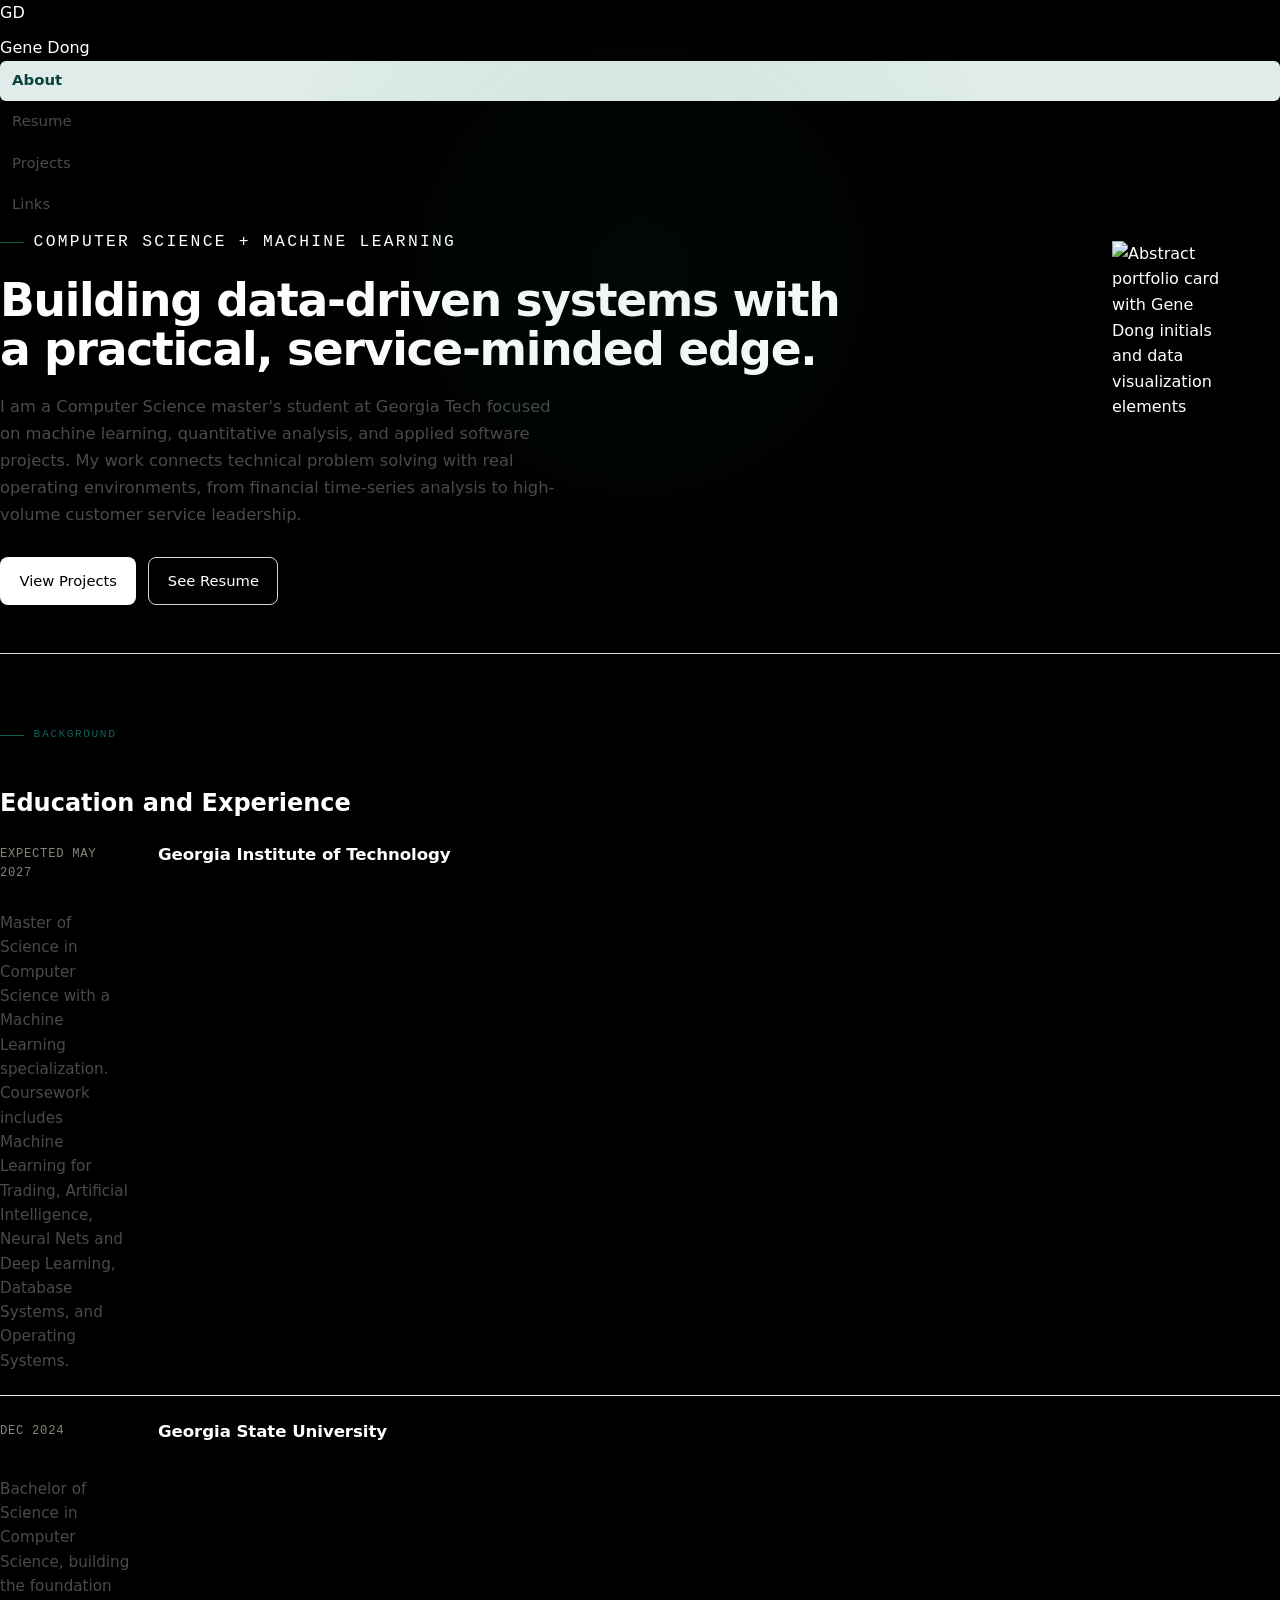
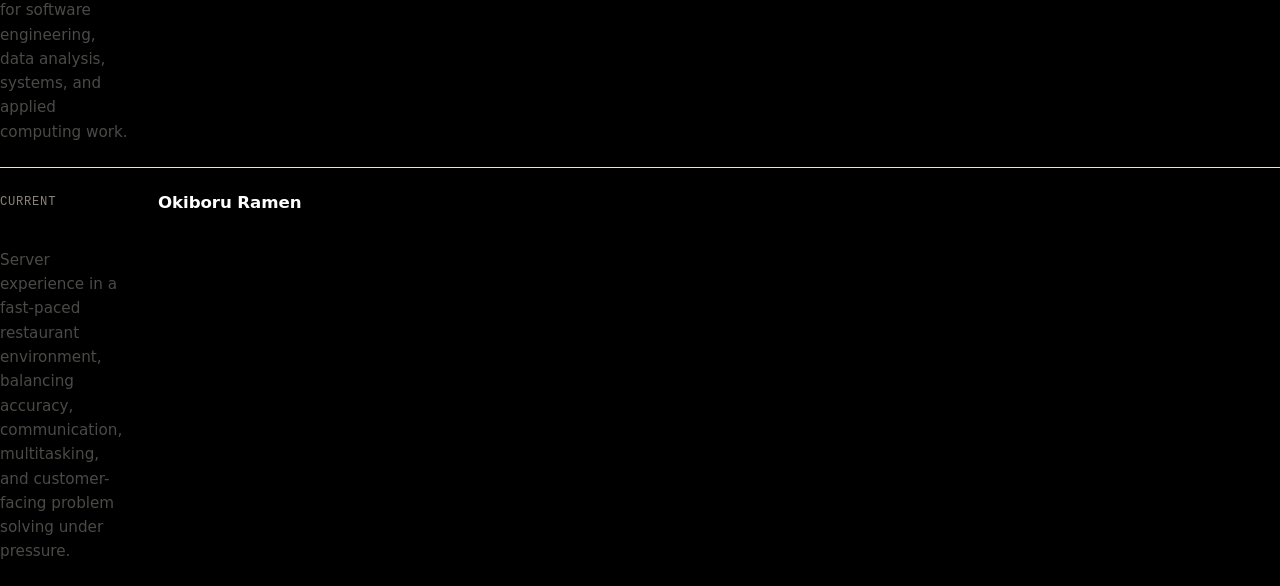
==== index.html @ f6855c31 "Update index.html" ====
<!doctype html>
<html lang="en">
  <head>
    <meta charset="utf-8">
    <meta name="viewport" content="width=device-width, initial-scale=1">
    <title>Gene Dong | About</title>
    <meta name="description" content="Portfolio for Gene Dong, a computer science graduate student focused on machine learning, quantitative analysis, and data-driven applications.">
    <link rel="stylesheet" href="styles.css">
  </head>
  <body>
    <header class="site-header">
      <a class="brand" href="index.html" aria-label="Gene Dong home">
        <span class="brand-mark">GD</span>
        <span>Gene Dong</span>
      </a>
      <nav class="nav" aria-label="Primary navigation">
        <a class="active" href="index.html">About</a>
        <a href="resume.html">Resume</a>
        <a href="projects.html">Projects</a>
        <a href="contact.html">Links</a>
      </nav>
    </header>

    <main>
      <section class="hero about-hero">
        <div class="hero-copy">
          <p class="eyebrow">Computer Science + Machine Learning</p>
          <h1>Building data-driven systems with a practical, service-minded edge.</h1>
          <p class="lead">I am a Computer Science master's student at Georgia Tech focused on machine learning, quantitative analysis, and applied software projects. My work connects technical problem solving with real operating environments, from financial time-series analysis to high-volume customer service leadership.</p>
          <div class="hero-actions">
            <a class="button primary" href="projects.html">View Projects</a>
            <a class="button secondary" href="resume.html">See Resume</a>
          </div>
        </div>
        <figure class="profile-visual" aria-label="Portfolio visual for Gene Dong">
          <img src="assets/profile-card.svg" alt="Abstract portfolio card with Gene Dong initials and data visualization elements">
        </figure>
      </section>

      <section class="section">
        <div class="section-heading">
          <p class="eyebrow">Background</p>
          <h2>Education and Experience</h2>
        </div>
        <div class="timeline">
          <article class="timeline-item">
            <span class="timeline-date">Expected May 2027</span>
            <h3>Georgia Institute of Technology</h3>
            <p>Master of Science in Computer Science with a Machine Learning specialization. Coursework includes Machine Learning for Trading, Artificial Intelligence, Neural Nets and Deep Learning, Database Systems, and Operating Systems.</p>
          </article>
          <article class="timeline-item">
            <span class="timeline-date">Dec 2024</span>
            <h3>Georgia State University</h3>
            <p>Bachelor of Science in Computer Science, building the foundation for software engineering, data analysis, systems, and applied computing work.</p>
          </article>
          <article class="timeline-item">
            <span class="timeline-date">Current</span>
            <h3>Okiboru Ramen</h3>
            <p>Server experience in a fast-paced restaurant environment, balancing accuracy, communication, multitasking, and customer-facing problem solving under pressure.</p>
          </article>
        </div>
      </section>

    </main>
  </body>
</html>
---- styles.css ----
/* ---------- Reset + tokens ---------- */
*, *::before, *::after { box-sizing: border-box; }

:root {
  --bg: black;
  --surface: #000000;
  --surface-2: #efe9dc;
  --ink: #FFFFFF;
  --ink-soft: #4a4a47;
  --muted: #8a8478;
  --line: #ddd5c5;
  --line-soft: #ece5d4;
  --accent: #0f5f57;
  --accent-ink: #0a423d;
  --accent-soft: #dfece9;
  --warm: #c4633f;

  --font-sans: -apple-system, BlinkMacSystemFont, "Segoe UI Variable", "Segoe UI", system-ui, "Helvetica Neue", Arial, sans-serif;
  --font-mono: ui-monospace, "SF Mono", "SFMono-Regular", "JetBrains Mono", Menlo, Consolas, monospace;

  --sidebar-w: 260px;
  --gutter: clamp(1.5rem, 5vw, 4rem);
  --content-max: 880px;
  --radius: 10px;
}

html, body { margin: 0; padding: 0; min-height: 100%; }

body {
  background: var(--bg);
  color: var(--ink);
  font-family: var(--font-sans);
  font-size: 16px;
  line-height: 1.6;
  -webkit-font-smoothing: antialiased;
  text-rendering: optimizeLegibility;
}

/* Subtle cursor-following warmth */
body::after {
  content: "";
  position: fixed;
  inset: 0;
  pointer-events: none;
  z-index: 0;
  background: radial-gradient(
    circle 600px at var(--spot-x, 50%) var(--spot-y, 30%),
    rgba(15, 95, 87, 0.07),
    transparent 65%
  );
}

a { color: inherit; text-decoration: none; }
img { display: block; max-width: 100%; }
p { margin: 0 0 1rem; }
p:last-child { margin-bottom: 0; }

::selection { background: var(--accent); color: var(--bg); }

/* ---------- Shell ---------- */
.site-shell {
  display: grid;
  grid-template-columns: var(--sidebar-w) 1fr;
  min-height: 100vh;
  position: relative;
  z-index: 1;
}

.sidebar {
  border-right: 1px solid var(--line);
  background: rgba(255, 255, 255, 0.35);
  padding: 2.5rem 1.5rem;
  position: sticky;
  top: 0;
  height: 100vh;
  display: flex;
  flex-direction: column;
  gap: 2rem;
}

.brand {
  display: flex;
  flex-direction: column;
  align-items: flex-start;
  gap: 0.6rem;
}

.brand-photo {
  width: 56px;
  height: 56px;
  border-radius: 50%;
  object-fit: cover;
  border: 1px solid var(--line);
  background: var(--surface-2);
}

.brand-name {
  font-size: 1.02rem;
  font-weight: 700;
  letter-spacing: -0.012em;
  line-height: 1.2;
}

.brand-role {
  font-family: var(--font-mono);
  font-size: 0.7rem;
  color: var(--muted);
  text-transform: uppercase;
  letter-spacing: 0.08em;
}

.nav {
  display: flex;
  flex-direction: column;
  gap: 0.1rem;
}

.nav a {
  display: flex;
  align-items: center;
  padding: 0.5rem 0.75rem;
  border-radius: 6px;
  font-size: 0.93rem;
  color: var(--ink-soft);
  transition: background 0.15s ease, color 0.15s ease;
}

.nav a:hover { background: rgba(0,0,0,0.04); color: var(--ink); }

.nav a.active {
  background: var(--accent-soft);
  color: var(--accent-ink);
  font-weight: 600;
}

.nav a .num {
  font-family: var(--font-mono);
  font-size: 0.7rem;
  color: var(--muted);
  width: 1.6rem;
  flex: none;
}

.nav a.active .num { color: var(--accent); }

.sidebar-foot {
  margin-top: auto;
  font-family: var(--font-mono);
  font-size: 0.7rem;
  color: var(--muted);
  line-height: 1.5;
  border-top: 1px solid var(--line-soft);
  padding-top: 1rem;
}

.sidebar-foot strong {
  display: block;
  color: var(--ink);
  font-weight: 600;
  letter-spacing: 0.06em;
  text-transform: uppercase;
  margin-bottom: 0.3rem;
  font-size: 0.66rem;
}

.sidebar-foot .dot {
  display: inline-block;
  width: 7px;
  height: 7px;
  background: var(--accent);
  border-radius: 50%;
  margin-right: 0.4rem;
  vertical-align: middle;
  box-shadow: 0 0 0 3px rgba(15, 95, 87, 0.18);
}

/* ---------- Main column ---------- */
.site-main {
  padding: 4.5rem var(--gutter) 6rem;
  max-width: calc(var(--content-max) + var(--gutter) * 2);
  width: 100%;
}

/* ---------- Page intro ---------- */
.page-intro { margin-bottom: 3.5rem; max-width: 42rem; }

.eyebrow {
  font-family: var(--font-mono);
  font-size: 0.7rem;
  text-transform: uppercase;
  letter-spacing: 0.14em;
  color: var(--accent);
  margin: 0 0 1.25rem;
  display: inline-flex;
  align-items: center;
  gap: 0.6rem;
}

.eyebrow::before {
  content: "";
  width: 1.5rem;
  height: 1px;
  background: var(--accent);
}

h1 {
  font-size: clamp(2rem, 4.2vw, 2.85rem);
  font-weight: 700;
  letter-spacing: -0.028em;
  line-height: 1.08;
  margin: 0 0 1.25rem;
  text-wrap: balance;
}

.lead {
  font-size: 1.1rem;
  color: var(--ink-soft);
  max-width: 38rem;
  line-height: 1.55;
  margin: 0;
}

.lead a {
  color: var(--accent);
  border-bottom: 1px solid currentColor;
}

/* ---------- Section heading ---------- */
.section { margin-bottom: 3.5rem; }
.section:last-child { margin-bottom: 0; }

.section-label {
  display: flex;
  align-items: baseline;
  gap: 1rem;
  border-bottom: 1px solid var(--line);
  padding-bottom: 0.75rem;
  margin-bottom: 1.75rem;
}

.section-label h2 {
  font-size: 1.35rem;
  font-weight: 600;
  letter-spacing: -0.015em;
  margin: 0;
}

.section-label .num {
  font-family: var(--font-mono);
  font-size: 0.72rem;
  color: var(--muted);
  letter-spacing: 0.06em;
}

/* ---------- About hero (index) ---------- */
.about-hero {
  display: grid;
  grid-template-columns: 1fr 13rem;
  gap: 3rem;
  align-items: start;
  margin-bottom: 4rem;
  padding-bottom: 3rem;
  border-bottom: 1px solid var(--line);
}

.about-hero p {
  font-size: 1.02rem;
  line-height: 1.65;
  color: var(--ink-soft);
  max-width: 36rem;
}

.about-hero p:first-child { color: var(--ink); }

.about-hero .stat {
  margin: 0;
  border-left: 1px solid var(--line);
  padding-left: 1.5rem;
}

.about-hero .stat dt {
  font-family: var(--font-mono);
  font-size: 0.68rem;
  color: var(--muted);
  text-transform: uppercase;
  letter-spacing: 0.1em;
  margin: 0;
}

.about-hero .stat dd {
  margin: 0.15rem 0 1rem;
  font-size: 0.92rem;
  color: var(--ink);
}

.about-hero .stat dd:last-child { margin-bottom: 0; }

.hero-actions {
  display: flex;
  gap: 0.75rem;
  margin-top: 1.75rem;
}

/* ---------- Buttons ---------- */
.button {
  display: inline-flex;
  align-items: center;
  gap: 0.5rem;
  padding: 0.7rem 1.15rem;
  border-radius: 8px;
  font-size: 0.92rem;
  font-weight: 500;
  font-family: inherit;
  border: 1px solid transparent;
  transition: background 0.15s ease, border-color 0.15s ease, transform 0.15s ease, color 0.15s ease;
  cursor: pointer;
}

.button.primary { background: var(--ink); color: var(--bg); }
.button.primary:hover { background: var(--accent-ink); }
.button.secondary { background: transparent; color: var(--ink); border-color: var(--line); }
.button.secondary:hover { border-color: var(--ink); background: rgba(0,0,0,0.02); }
.button .arrow { transition: transform 0.15s ease; }
.button:hover .arrow { transform: translateX(3px); }

/* ---------- Timeline / Resume card shared ---------- */
.timeline {
  display: flex;
  flex-direction: column;
}

.timeline-item,
.resume-card {
  display: grid;
  grid-template-columns: 130px 1fr;
  gap: 1.75rem;
  padding: 1.4rem 0;
  border-top: 1px solid var(--line-soft);
}

.timeline-item:first-child,
.resume-card:first-child {
  border-top: none;
  padding-top: 0;
}

.timeline-date,
.resume-date {
  font-family: var(--font-mono);
  font-size: 0.76rem;
  color: var(--muted);
  text-transform: uppercase;
  letter-spacing: 0.06em;
  padding-top: 0.2rem;
  line-height: 1.55;
}

.timeline-item h3,
.resume-card h3 {
  font-size: 1.04rem;
  font-weight: 600;
  margin: 0 0 0.2rem;
  letter-spacing: -0.005em;
}

.timeline-item .org,
.resume-card .org {
  font-size: 0.9rem;
  color: var(--muted);
  margin: 0 0 0.55rem;
}

.timeline-item p,
.resume-card p {
  margin: 0;
  color: var(--ink-soft);
  font-size: 0.95rem;
  line-height: 1.6;
}

.resume-card.featured {
  background: var(--accent-soft);
  border: none;
  border-radius: 12px;
  padding: 1.5rem;
  margin-top: 0;
}

.resume-card.featured + .resume-card { border-top: none; }
.resume-card.featured .resume-date { color: var(--accent); }
.resume-card.featured p { color: var(--accent-ink); }

/* ---------- Resume layout ---------- */
.resume-layout {
  display: grid;
  grid-template-columns: 1fr 180px;
  gap: 3rem;
  align-items: start;
}

.resume-sidebar { position: sticky; top: 2.5rem; }

.resume-sidebar h2 {
  font-family: var(--font-mono);
  font-size: 0.7rem;
  text-transform: uppercase;
  letter-spacing: 0.12em;
  color: var(--muted);
  margin: 0 0 0.9rem;
  font-weight: 600;
}

/* ---------- Tag list ---------- */
.tag-list {
  list-style: none;
  margin: 0;
  padding: 0;
  display: flex;
  flex-wrap: wrap;
  gap: 0.35rem;
}

.tag-list li {
  font-family: var(--font-mono);
  font-size: 0.72rem;
  padding: 0.28rem 0.6rem;
  border: 1px solid var(--line);
  background: var(--surface);
  border-radius: 6px;
  color: var(--ink-soft);
}

/* ---------- Projects ---------- */
.project-list { display: flex; flex-direction: column; }

.project {
  display: grid;
  grid-template-columns: 56px 1fr;
  gap: 1.5rem;
  padding: 2.25rem 0;
  border-top: 1px solid var(--line);
}

.project:first-child { border-top: none; padding-top: 0.5rem; }

.project-num {
  font-family: var(--font-mono);
  font-size: 0.85rem;
  color: var(--muted);
  padding-top: 0.35rem;
}

.project-meta {
  font-family: var(--font-mono);
  font-size: 0.7rem;
  text-transform: uppercase;
  letter-spacing: 0.09em;
  color: var(--muted);
  margin: 0 0 0.65rem;
}

.project h2 {
  font-size: 1.55rem;
  font-weight: 600;
  margin: 0 0 0.65rem;
  letter-spacing: -0.022em;
  line-height: 1.2;
}

.project > div > p {
  color: var(--ink-soft);
  margin: 0 0 1rem;
  font-size: 1rem;
  max-width: 36rem;
}

.project ul {
  margin: 0;
  padding: 0;
  list-style: none;
  display: flex;
  flex-direction: column;
  gap: 0.45rem;
  font-size: 0.93rem;
  color: var(--ink-soft);
  max-width: 36rem;
}

.project ul li {
  padding-left: 1.25rem;
  position: relative;
}

.project ul li::before {
  content: "";
  position: absolute;
  left: 0;
  top: 0.7em;
  width: 0.65rem;
  height: 1px;
  background: var(--muted);
}

/* ---------- Hobbies ---------- */
.hobbies-grid {
  list-style: none;
  margin: 0;
  padding: 0;
  display: grid;
  grid-template-columns: repeat(auto-fit, minmax(180px, 1fr));
  gap: 0.65rem;
}

.hobbies-grid li {
  padding: 1.3rem 1.25rem 1.5rem;
  background: var(--surface);
  border: 1px solid var(--line);
  border-radius: 10px;
}

.hobbies-grid .label {
  font-family: var(--font-mono);
  font-size: 0.66rem;
  color: var(--muted);
  text-transform: uppercase;
  letter-spacing: 0.1em;
  margin-bottom: 0.55rem;
  display: block;
}

.hobbies-grid .name {
  font-size: 1.04rem;
  font-weight: 600;
  letter-spacing: -0.01em;
}

/* ---------- Contact links ---------- */
.link-grid {
  display: flex;
  flex-direction: column;
  border-top: 1px solid var(--line);
}

.link-card {
  display: grid;
  grid-template-columns: 110px 1fr auto;
  align-items: center;
  gap: 1.5rem;
  padding: 1.35rem 0;
  border-bottom: 1px solid var(--line);
  transition: padding 0.2s ease, color 0.15s ease;
}

.link-card .label {
  font-family: var(--font-mono);
  font-size: 0.7rem;
  text-transform: uppercase;
  letter-spacing: 0.1em;
  color: var(--muted);
}

.link-card .value {
  font-size: 1.04rem;
  font-weight: 500;
  letter-spacing: -0.005em;
}

.link-card .arrow {
  color: var(--muted);
  font-family: var(--font-mono);
  transition: transform 0.15s ease, color 0.15s ease;
}

.link-card:not(.inactive):hover { padding-left: 0.6rem; color: var(--accent-ink); }
.link-card:not(.inactive):hover .arrow { color: var(--accent); transform: translateX(4px); }

.link-card.inactive { cursor: default; }
.link-card.inactive .value { color: var(--muted); font-weight: 400; font-style: italic; }
.link-card.inactive .arrow { display: none; }

/* ---------- Focus ---------- */
a:focus-visible,
button:focus-visible {
  outline: 2px solid var(--accent);
  outline-offset: 3px;
  border-radius: 4px;
}

/* ---------- Responsive ---------- */
@media (max-width: 860px) {
  .site-shell { grid-template-columns: 1fr; }

  .sidebar {
    position: relative;
    height: auto;
    border-right: none;
    border-bottom: 1px solid var(--line);
    flex-direction: row;
    align-items: center;
    flex-wrap: wrap;
    padding: 1rem var(--gutter);
    gap: 0.5rem 1rem;
  }

  .brand {
    flex-direction: row;
    align-items: center;
    gap: 0.7rem;
    flex: 1 1 auto;
  }

  .brand-photo { width: 40px; height: 40px; }
  .brand-role { display: none; }

  .nav {
    flex-direction: row;
    gap: 0.15rem;
    flex-wrap: wrap;
    flex-basis: 100%;
    margin-top: 0.25rem;
  }

  .nav a { padding: 0.4rem 0.65rem; font-size: 0.85rem; }
  .nav a .num { display: none; }

  .sidebar-foot { display: none; }

  .site-main { padding: 2.5rem var(--gutter) 4rem; }

  .about-hero {
    grid-template-columns: 1fr;
    gap: 1.75rem;
    padding-bottom: 2rem;
    margin-bottom: 2.5rem;
  }

  .about-hero .stat {
    border-left: none;
    border-top: 1px solid var(--line);
    padding-left: 0;
    padding-top: 1.25rem;
  }

  .resume-layout { grid-template-columns: 1fr; gap: 2rem; }
  .resume-sidebar { position: static; order: -1; }

  .timeline-item,
  .resume-card {
    grid-template-columns: 1fr;
    gap: 0.5rem;
    padding: 1.25rem 0;
  }

  .project {
    grid-template-columns: 1fr;
    gap: 0.5rem;
    padding: 1.75rem 0;
  }

  .project-num { padding-top: 0; }

  .link-card { grid-template-columns: 90px 1fr auto; gap: 1rem; }
}

@media (prefers-reduced-motion: reduce) {
  *, *::before, *::after {
    animation-duration: 0.001ms !important;
    transition-duration: 0.001ms !important;
  }
  body::after { display: none; }
}
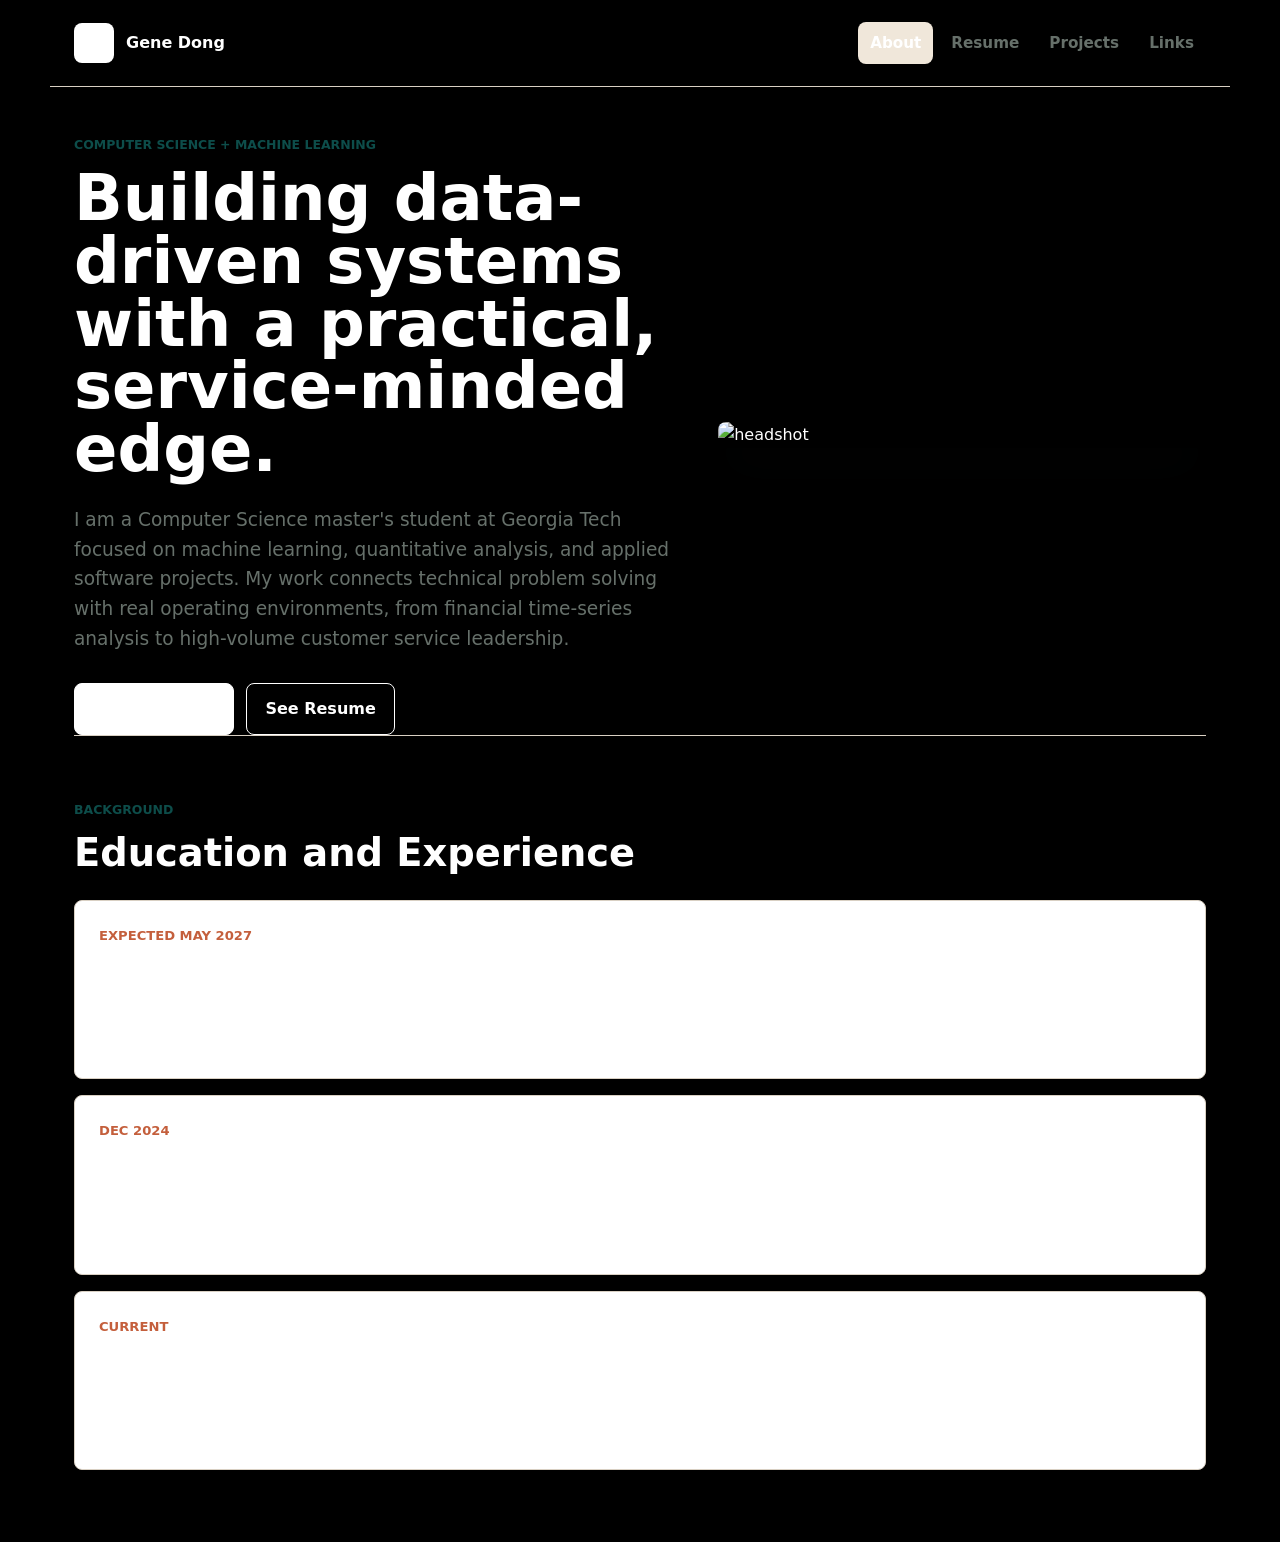
==== commit f8302981: "Update index.html" ====
--- a/index.html
+++ b/index.html
@@ -33,7 +33,7 @@
           </div>
         </div>
         <figure class="profile-visual" aria-label="Portfolio visual for Gene Dong">
-          <img src="assets/profile-card.svg" alt="Abstract portfolio card with Gene Dong initials and data visualization elements">
+          <img src="quick.png" alt="headshot">
         </figure>
       </section>
 
--- a/styles.css
+++ b/styles.css
@@ -1,671 +1,417 @@
-/* ---------- Reset + tokens ---------- */
-*, *::before, *::after { box-sizing: border-box; }
-
 :root {
-  --bg: black;
-  --surface: #000000;
-  --surface-2: #efe9dc;
-  --ink: #FFFFFF;
-  --ink-soft: #4a4a47;
-  --muted: #8a8478;
-  --line: #ddd5c5;
-  --line-soft: #ece5d4;
-  --accent: #0f5f57;
-  --accent-ink: #0a423d;
-  --accent-soft: #dfece9;
-  --warm: #c4633f;
-
-  --font-sans: -apple-system, BlinkMacSystemFont, "Segoe UI Variable", "Segoe UI", system-ui, "Helvetica Neue", Arial, sans-serif;
-  --font-mono: ui-monospace, "SF Mono", "SFMono-Regular", "JetBrains Mono", Menlo, Consolas, monospace;
-
-  --sidebar-w: 260px;
-  --gutter: clamp(1.5rem, 5vw, 4rem);
-  --content-max: 880px;
-  --radius: 10px;
-}
-
-html, body { margin: 0; padding: 0; min-height: 100%; }
+  --bg: #000000;
+  --surface: #ffffff;
+  --surface-strong: #f0e7da;
+  --text: #FFFFFF;
+  --muted: #66706a;
+  --line: #d9d0c3;
+  --accent: #176f6b;
+  --accent-dark: #0d4d4a;
+  --warm: #c45f3c;
+  --shadow: 0 18px 50px rgba(30, 37, 36, 0.1);
+}
+
+* {
+  box-sizing: border-box;
+}
 
 body {
+  margin: 0;
   background: var(--bg);
-  color: var(--ink);
-  font-family: var(--font-sans);
-  font-size: 16px;
+  color: var(--text);
+  font-family: Inter, ui-sans-serif, system-ui, -apple-system, BlinkMacSystemFont, "Segoe UI", sans-serif;
   line-height: 1.6;
-  -webkit-font-smoothing: antialiased;
-  text-rendering: optimizeLegibility;
-}
-
-/* Subtle cursor-following warmth */
-body::after {
-  content: "";
-  position: fixed;
-  inset: 0;
-  pointer-events: none;
-  z-index: 0;
-  background: radial-gradient(
-    circle 600px at var(--spot-x, 50%) var(--spot-y, 30%),
-    rgba(15, 95, 87, 0.07),
-    transparent 65%
-  );
-}
-
-a { color: inherit; text-decoration: none; }
-img { display: block; max-width: 100%; }
-p { margin: 0 0 1rem; }
-p:last-child { margin-bottom: 0; }
-
-::selection { background: var(--accent); color: var(--bg); }
-
-/* ---------- Shell ---------- */
-.site-shell {
-  display: grid;
-  grid-template-columns: var(--sidebar-w) 1fr;
-  min-height: 100vh;
-  position: relative;
-  z-index: 1;
-}
-
-.sidebar {
-  border-right: 1px solid var(--line);
-  background: rgba(255, 255, 255, 0.35);
-  padding: 2.5rem 1.5rem;
-  position: sticky;
-  top: 0;
-  height: 100vh;
+}
+
+a {
+  color: inherit;
+}
+
+.site-header {
+  align-items: center;
+  border-bottom: 1px solid var(--line);
   display: flex;
-  flex-direction: column;
-  gap: 2rem;
+  justify-content: space-between;
+  margin: 0 auto;
+  max-width: 1180px;
+  padding: 22px 24px;
 }
 
 .brand {
-  display: flex;
-  flex-direction: column;
-  align-items: flex-start;
-  gap: 0.6rem;
-}
-
-.brand-photo {
-  width: 56px;
-  height: 56px;
-  border-radius: 50%;
-  object-fit: cover;
-  border: 1px solid var(--line);
-  background: var(--surface-2);
-}
-
-.brand-name {
-  font-size: 1.02rem;
-  font-weight: 700;
-  letter-spacing: -0.012em;
-  line-height: 1.2;
-}
-
-.brand-role {
-  font-family: var(--font-mono);
-  font-size: 0.7rem;
-  color: var(--muted);
-  text-transform: uppercase;
-  letter-spacing: 0.08em;
+  align-items: center;
+  display: inline-flex;
+  font-weight: 800;
+  gap: 12px;
+  text-decoration: none;
+}
+
+.brand-mark {
+  align-items: center;
+  background: var(--text);
+  border-radius: 8px;
+  color: white;
+  display: inline-flex;
+  font-size: 0.9rem;
+  height: 40px;
+  justify-content: center;
+  width: 40px;
 }
 
 .nav {
   display: flex;
-  flex-direction: column;
-  gap: 0.1rem;
+  gap: 6px;
 }
 
 .nav a {
-  display: flex;
+  border-radius: 8px;
+  color: var(--muted);
+  font-size: 0.95rem;
+  font-weight: 700;
+  padding: 9px 12px;
+  text-decoration: none;
+}
+
+.nav a:hover,
+.nav a.active {
+  background: var(--surface-strong);
+  color: var(--text);
+}
+
+main {
+  margin: 0 auto;
+  max-width: 1180px;
+  padding: 48px 24px 72px;
+}
+
+.hero {
   align-items: center;
-  padding: 0.5rem 0.75rem;
-  border-radius: 6px;
-  font-size: 0.93rem;
-  color: var(--ink-soft);
-  transition: background 0.15s ease, color 0.15s ease;
-}
-
-.nav a:hover { background: rgba(0,0,0,0.04); color: var(--ink); }
-
-.nav a.active {
-  background: var(--accent-soft);
-  color: var(--accent-ink);
-  font-weight: 600;
-}
-
-.nav a .num {
-  font-family: var(--font-mono);
-  font-size: 0.7rem;
+  display: grid;
+  gap: 48px;
+  grid-template-columns: minmax(0, 1.1fr) minmax(320px, 0.9fr);
+  min-height: 540px;
+}
+
+.hero-copy,
+.page-intro,
+.contact-panel {
+  max-width: 780px;
+}
+
+.eyebrow {
+  color: var(--accent-dark);
+  font-size: 0.78rem;
+  font-weight: 900;
+  letter-spacing: 0;
+  margin: 0 0 12px;
+  text-transform: uppercase;
+}
+
+h1,
+h2,
+h3,
+p {
+  margin-top: 0;
+}
+
+h1 {
+  font-size: clamp(2.45rem, 5vw, 5.2rem);
+  letter-spacing: 0;
+  line-height: 0.98;
+  margin-bottom: 24px;
+  max-width: 920px;
+}
+
+h2 {
+  font-size: clamp(1.6rem, 3vw, 2.4rem);
+  letter-spacing: 0;
+  line-height: 1.1;
+  margin-bottom: 18px;
+}
+
+h3 {
+  font-size: 1.1rem;
+  letter-spacing: 0;
+  line-height: 1.2;
+  margin-bottom: 10px;
+}
+
+.lead {
   color: var(--muted);
-  width: 1.6rem;
-  flex: none;
-}
-
-.nav a.active .num { color: var(--accent); }
-
-.sidebar-foot {
-  margin-top: auto;
-  font-family: var(--font-mono);
-  font-size: 0.7rem;
-  color: var(--muted);
-  line-height: 1.5;
-  border-top: 1px solid var(--line-soft);
-  padding-top: 1rem;
-}
-
-.sidebar-foot strong {
-  display: block;
-  color: var(--ink);
-  font-weight: 600;
-  letter-spacing: 0.06em;
-  text-transform: uppercase;
-  margin-bottom: 0.3rem;
-  font-size: 0.66rem;
-}
-
-.sidebar-foot .dot {
-  display: inline-block;
-  width: 7px;
-  height: 7px;
-  background: var(--accent);
-  border-radius: 50%;
-  margin-right: 0.4rem;
-  vertical-align: middle;
-  box-shadow: 0 0 0 3px rgba(15, 95, 87, 0.18);
-}
-
-/* ---------- Main column ---------- */
-.site-main {
-  padding: 4.5rem var(--gutter) 6rem;
-  max-width: calc(var(--content-max) + var(--gutter) * 2);
-  width: 100%;
-}
-
-/* ---------- Page intro ---------- */
-.page-intro { margin-bottom: 3.5rem; max-width: 42rem; }
-
-.eyebrow {
-  font-family: var(--font-mono);
-  font-size: 0.7rem;
-  text-transform: uppercase;
-  letter-spacing: 0.14em;
-  color: var(--accent);
-  margin: 0 0 1.25rem;
-  display: inline-flex;
-  align-items: center;
-  gap: 0.6rem;
-}
-
-.eyebrow::before {
-  content: "";
-  width: 1.5rem;
-  height: 1px;
-  background: var(--accent);
-}
-
-h1 {
-  font-size: clamp(2rem, 4.2vw, 2.85rem);
-  font-weight: 700;
-  letter-spacing: -0.028em;
-  line-height: 1.08;
-  margin: 0 0 1.25rem;
-  text-wrap: balance;
-}
-
-.lead {
-  font-size: 1.1rem;
-  color: var(--ink-soft);
-  max-width: 38rem;
-  line-height: 1.55;
-  margin: 0;
-}
-
-.lead a {
-  color: var(--accent);
-  border-bottom: 1px solid currentColor;
-}
-
-/* ---------- Section heading ---------- */
-.section { margin-bottom: 3.5rem; }
-.section:last-child { margin-bottom: 0; }
-
-.section-label {
-  display: flex;
-  align-items: baseline;
-  gap: 1rem;
-  border-bottom: 1px solid var(--line);
-  padding-bottom: 0.75rem;
-  margin-bottom: 1.75rem;
-}
-
-.section-label h2 {
-  font-size: 1.35rem;
-  font-weight: 600;
-  letter-spacing: -0.015em;
-  margin: 0;
-}
-
-.section-label .num {
-  font-family: var(--font-mono);
-  font-size: 0.72rem;
-  color: var(--muted);
-  letter-spacing: 0.06em;
-}
-
-/* ---------- About hero (index) ---------- */
-.about-hero {
-  display: grid;
-  grid-template-columns: 1fr 13rem;
-  gap: 3rem;
-  align-items: start;
-  margin-bottom: 4rem;
-  padding-bottom: 3rem;
-  border-bottom: 1px solid var(--line);
-}
-
-.about-hero p {
-  font-size: 1.02rem;
-  line-height: 1.65;
-  color: var(--ink-soft);
-  max-width: 36rem;
-}
-
-.about-hero p:first-child { color: var(--ink); }
-
-.about-hero .stat {
-  margin: 0;
-  border-left: 1px solid var(--line);
-  padding-left: 1.5rem;
-}
-
-.about-hero .stat dt {
-  font-family: var(--font-mono);
-  font-size: 0.68rem;
-  color: var(--muted);
-  text-transform: uppercase;
-  letter-spacing: 0.1em;
-  margin: 0;
-}
-
-.about-hero .stat dd {
-  margin: 0.15rem 0 1rem;
-  font-size: 0.92rem;
-  color: var(--ink);
-}
-
-.about-hero .stat dd:last-child { margin-bottom: 0; }
+  font-size: 1.16rem;
+  max-width: 720px;
+}
 
 .hero-actions {
   display: flex;
-  gap: 0.75rem;
-  margin-top: 1.75rem;
-}
-
-/* ---------- Buttons ---------- */
+  flex-wrap: wrap;
+  gap: 12px;
+  margin-top: 30px;
+}
+
 .button {
-  display: inline-flex;
-  align-items: center;
-  gap: 0.5rem;
-  padding: 0.7rem 1.15rem;
-  border-radius: 8px;
-  font-size: 0.92rem;
-  font-weight: 500;
-  font-family: inherit;
-  border: 1px solid transparent;
-  transition: background 0.15s ease, border-color 0.15s ease, transform 0.15s ease, color 0.15s ease;
-  cursor: pointer;
-}
-
-.button.primary { background: var(--ink); color: var(--bg); }
-.button.primary:hover { background: var(--accent-ink); }
-.button.secondary { background: transparent; color: var(--ink); border-color: var(--line); }
-.button.secondary:hover { border-color: var(--ink); background: rgba(0,0,0,0.02); }
-.button .arrow { transition: transform 0.15s ease; }
-.button:hover .arrow { transform: translateX(3px); }
-
-/* ---------- Timeline / Resume card shared ---------- */
+  border: 1px solid var(--text);
+  border-radius: 8px;
+  font-weight: 800;
+  padding: 12px 18px;
+  text-decoration: none;
+}
+
+.button.primary {
+  background: var(--text);
+  color: white;
+}
+
+.button.secondary {
+  background: transparent;
+}
+
+.profile-visual {
+  margin: 0;
+}
+
+.profile-visual img {
+  border-radius: 8px;
+  box-shadow: var(--shadow);
+  display: block;
+  height: auto;
+  width: 100%;
+}
+
+.section {
+  border-top: 1px solid var(--line);
+  padding: 64px 0 0;
+}
+
+.section + .section {
+  margin-top: 64px;
+}
+
+.section-heading {
+  margin-bottom: 26px;
+  max-width: 720px;
+}
+
 .timeline {
+  display: grid;
+  gap: 16px;
+}
+
+.timeline-item,
+.resume-card,
+.project-card,
+.link-card,
+.focus-grid article,
+.resume-sidebar {
+  background: var(--surface);
+  border: 1px solid var(--line);
+  border-radius: 8px;
+}
+
+.timeline-item {
+  padding: 24px;
+}
+
+.timeline-date,
+.resume-date,
+.project-meta {
+  color: var(--warm);
+  display: block;
+  font-size: 0.82rem;
+  font-weight: 900;
+  margin-bottom: 10px;
+  text-transform: uppercase;
+}
+
+.page-intro {
+  margin-bottom: 42px;
+}
+
+.resume-layout {
+  align-items: start;
+  display: grid;
+  gap: 24px;
+  grid-template-columns: 320px 1fr;
+}
+
+.resume-sidebar {
+  padding: 24px;
+  position: sticky;
+  top: 24px;
+}
+
+.tag-list {
   display: flex;
-  flex-direction: column;
-}
-
-.timeline-item,
-.resume-card {
-  display: grid;
-  grid-template-columns: 130px 1fr;
-  gap: 1.75rem;
-  padding: 1.4rem 0;
-  border-top: 1px solid var(--line-soft);
-}
-
-.timeline-item:first-child,
-.resume-card:first-child {
-  border-top: none;
-  padding-top: 0;
-}
-
-.timeline-date,
-.resume-date {
-  font-family: var(--font-mono);
-  font-size: 0.76rem;
-  color: var(--muted);
-  text-transform: uppercase;
-  letter-spacing: 0.06em;
-  padding-top: 0.2rem;
-  line-height: 1.55;
-}
-
-.timeline-item h3,
-.resume-card h3 {
-  font-size: 1.04rem;
-  font-weight: 600;
-  margin: 0 0 0.2rem;
-  letter-spacing: -0.005em;
-}
-
-.timeline-item .org,
-.resume-card .org {
-  font-size: 0.9rem;
-  color: var(--muted);
-  margin: 0 0 0.55rem;
-}
-
-.timeline-item p,
-.resume-card p {
-  margin: 0;
-  color: var(--ink-soft);
-  font-size: 0.95rem;
-  line-height: 1.6;
-}
-
-.resume-card.featured {
-  background: var(--accent-soft);
-  border: none;
-  border-radius: 12px;
-  padding: 1.5rem;
-  margin-top: 0;
-}
-
-.resume-card.featured + .resume-card { border-top: none; }
-.resume-card.featured .resume-date { color: var(--accent); }
-.resume-card.featured p { color: var(--accent-ink); }
-
-/* ---------- Resume layout ---------- */
-.resume-layout {
-  display: grid;
-  grid-template-columns: 1fr 180px;
-  gap: 3rem;
-  align-items: start;
-}
-
-.resume-sidebar { position: sticky; top: 2.5rem; }
-
-.resume-sidebar h2 {
-  font-family: var(--font-mono);
-  font-size: 0.7rem;
-  text-transform: uppercase;
-  letter-spacing: 0.12em;
-  color: var(--muted);
-  margin: 0 0 0.9rem;
-  font-weight: 600;
-}
-
-/* ---------- Tag list ---------- */
-.tag-list {
+  flex-wrap: wrap;
+  gap: 8px;
   list-style: none;
   margin: 0;
   padding: 0;
-  display: flex;
-  flex-wrap: wrap;
-  gap: 0.35rem;
 }
 
 .tag-list li {
-  font-family: var(--font-mono);
-  font-size: 0.72rem;
-  padding: 0.28rem 0.6rem;
-  border: 1px solid var(--line);
-  background: var(--surface);
-  border-radius: 6px;
-  color: var(--ink-soft);
-}
-
-/* ---------- Projects ---------- */
-.project-list { display: flex; flex-direction: column; }
-
-.project {
-  display: grid;
-  grid-template-columns: 56px 1fr;
-  gap: 1.5rem;
-  padding: 2.25rem 0;
-  border-top: 1px solid var(--line);
-}
-
-.project:first-child { border-top: none; padding-top: 0.5rem; }
-
-.project-num {
-  font-family: var(--font-mono);
-  font-size: 0.85rem;
+  background: var(--surface-strong);
+  border-radius: 8px;
+  font-size: 0.9rem;
+  font-weight: 800;
+  padding: 8px 10px;
+}
+
+.resume-main {
+  display: grid;
+  gap: 32px;
+}
+
+.resume-section {
+  display: grid;
+  gap: 16px;
+}
+
+.section-label {
+  border-bottom: 1px solid var(--line);
+  padding-bottom: 10px;
+}
+
+.section-label h2 {
+  margin-bottom: 0;
+}
+
+.resume-card {
+  padding: 26px;
+}
+
+.resume-card.featured {
+  border-color: rgba(23, 111, 107, 0.45);
+  box-shadow: var(--shadow);
+}
+
+.okiboru-section {
+  position : sticky;
+  background: linear-gradient(135deg, rgba(23, 111, 107, 0.08), rgba(196, 95, 60, 0.08));
+  border: 1px solid rgba(23, 111, 107, 0.18);
+  border-radius: 8px;
+  padding: 18px;
+}
+
+.project-grid {
+  display: grid;
+  gap: 18px;
+}
+
+.project-card {
+  display: grid;
+  gap: 24px;
+  grid-template-columns: 220px 1fr;
+  overflow: hidden;
+  padding: 18px;
+}
+
+.project-card img {
+  background: var(--surface-strong);
+  border-radius: 8px;
+  display: block;
+  height: 100%;
+  min-height: 190px;
+  object-fit: cover;
+  width: 100%;
+}
+
+.project-card ul {
   color: var(--muted);
-  padding-top: 0.35rem;
-}
-
-.project-meta {
-  font-family: var(--font-mono);
-  font-size: 0.7rem;
-  text-transform: uppercase;
-  letter-spacing: 0.09em;
+  margin-bottom: 0;
+  padding-left: 20px;
+}
+
+.contact-panel {
+  margin: 34px auto 0;
+  text-align: center;
+}
+
+.contact-panel .lead {
+  margin-left: auto;
+  margin-right: auto;
+}
+
+.link-grid {
+  display: grid;
+  gap: 16px;
+  grid-template-columns: repeat(2, 1fr);
+  margin-top: 34px;
+  text-align: left;
+}
+
+.link-card {
+  padding: 24px;
+  text-decoration: none;
+}
+
+.link-card:hover {
+  border-color: var(--accent);
+  box-shadow: var(--shadow);
+}
+
+.link-card.inactive {
   color: var(--muted);
-  margin: 0 0 0.65rem;
-}
-
-.project h2 {
-  font-size: 1.55rem;
-  font-weight: 600;
-  margin: 0 0 0.65rem;
-  letter-spacing: -0.022em;
-  line-height: 1.2;
-}
-
-.project > div > p {
-  color: var(--ink-soft);
-  margin: 0 0 1rem;
-  font-size: 1rem;
-  max-width: 36rem;
-}
-
-.project ul {
-  margin: 0;
-  padding: 0;
-  list-style: none;
-  display: flex;
-  flex-direction: column;
-  gap: 0.45rem;
-  font-size: 0.93rem;
-  color: var(--ink-soft);
-  max-width: 36rem;
-}
-
-.project ul li {
-  padding-left: 1.25rem;
-  position: relative;
-}
-
-.project ul li::before {
-  content: "";
-  position: absolute;
-  left: 0;
-  top: 0.7em;
-  width: 0.65rem;
-  height: 1px;
-  background: var(--muted);
-}
-
-/* ---------- Hobbies ---------- */
-.hobbies-grid {
-  list-style: none;
-  margin: 0;
-  padding: 0;
-  display: grid;
-  grid-template-columns: repeat(auto-fit, minmax(180px, 1fr));
-  gap: 0.65rem;
-}
-
-.hobbies-grid li {
-  padding: 1.3rem 1.25rem 1.5rem;
-  background: var(--surface);
-  border: 1px solid var(--line);
-  border-radius: 10px;
-}
-
-.hobbies-grid .label {
-  font-family: var(--font-mono);
-  font-size: 0.66rem;
+}
+
+.link-card.inactive:hover {
+  border-color: var(--line);
+  box-shadow: none;
+}
+
+.link-card span {
   color: var(--muted);
-  text-transform: uppercase;
-  letter-spacing: 0.1em;
-  margin-bottom: 0.55rem;
   display: block;
-}
-
-.hobbies-grid .name {
-  font-size: 1.04rem;
-  font-weight: 600;
-  letter-spacing: -0.01em;
-}
-
-/* ---------- Contact links ---------- */
-.link-grid {
-  display: flex;
-  flex-direction: column;
-  border-top: 1px solid var(--line);
-}
-
-.link-card {
-  display: grid;
-  grid-template-columns: 110px 1fr auto;
-  align-items: center;
-  gap: 1.5rem;
-  padding: 1.35rem 0;
-  border-bottom: 1px solid var(--line);
-  transition: padding 0.2s ease, color 0.15s ease;
-}
-
-.link-card .label {
-  font-family: var(--font-mono);
-  font-size: 0.7rem;
-  text-transform: uppercase;
-  letter-spacing: 0.1em;
-  color: var(--muted);
-}
-
-.link-card .value {
-  font-size: 1.04rem;
-  font-weight: 500;
-  letter-spacing: -0.005em;
-}
-
-.link-card .arrow {
-  color: var(--muted);
-  font-family: var(--font-mono);
-  transition: transform 0.15s ease, color 0.15s ease;
-}
-
-.link-card:not(.inactive):hover { padding-left: 0.6rem; color: var(--accent-ink); }
-.link-card:not(.inactive):hover .arrow { color: var(--accent); transform: translateX(4px); }
-
-.link-card.inactive { cursor: default; }
-.link-card.inactive .value { color: var(--muted); font-weight: 400; font-style: italic; }
-.link-card.inactive .arrow { display: none; }
-
-/* ---------- Focus ---------- */
-a:focus-visible,
-button:focus-visible {
-  outline: 2px solid var(--accent);
-  outline-offset: 3px;
-  border-radius: 4px;
-}
-
-/* ---------- Responsive ---------- */
+  font-size: 0.9rem;
+  font-weight: 800;
+  margin-bottom: 6px;
+}
+
+.link-card strong {
+  overflow-wrap: anywhere;
+}
+
 @media (max-width: 860px) {
-  .site-shell { grid-template-columns: 1fr; }
-
-  .sidebar {
-    position: relative;
-    height: auto;
-    border-right: none;
-    border-bottom: 1px solid var(--line);
-    flex-direction: row;
-    align-items: center;
+  .site-header {
+    align-items: flex-start;
+    flex-direction: column;
+    gap: 18px;
+  }
+
+  .nav {
     flex-wrap: wrap;
-    padding: 1rem var(--gutter);
-    gap: 0.5rem 1rem;
-  }
-
-  .brand {
-    flex-direction: row;
-    align-items: center;
-    gap: 0.7rem;
-    flex: 1 1 auto;
-  }
-
-  .brand-photo { width: 40px; height: 40px; }
-  .brand-role { display: none; }
-
-  .nav {
-    flex-direction: row;
-    gap: 0.15rem;
-    flex-wrap: wrap;
-    flex-basis: 100%;
-    margin-top: 0.25rem;
-  }
-
-  .nav a { padding: 0.4rem 0.65rem; font-size: 0.85rem; }
-  .nav a .num { display: none; }
-
-  .sidebar-foot { display: none; }
-
-  .site-main { padding: 2.5rem var(--gutter) 4rem; }
-
-  .about-hero {
+  }
+
+  .hero,
+  .resume-layout,
+  .project-card,
+  .link-grid {
     grid-template-columns: 1fr;
-    gap: 1.75rem;
-    padding-bottom: 2rem;
-    margin-bottom: 2.5rem;
-  }
-
-  .about-hero .stat {
-    border-left: none;
-    border-top: 1px solid var(--line);
-    padding-left: 0;
-    padding-top: 1.25rem;
-  }
-
-  .resume-layout { grid-template-columns: 1fr; gap: 2rem; }
-  .resume-sidebar { position: static; order: -1; }
-
-  .timeline-item,
-  .resume-card {
-    grid-template-columns: 1fr;
-    gap: 0.5rem;
-    padding: 1.25rem 0;
-  }
-
-  .project {
-    grid-template-columns: 1fr;
-    gap: 0.5rem;
-    padding: 1.75rem 0;
-  }
-
-  .project-num { padding-top: 0; }
-
-  .link-card { grid-template-columns: 90px 1fr auto; gap: 1rem; }
-}
-
-@media (prefers-reduced-motion: reduce) {
-  *, *::before, *::after {
-    animation-duration: 0.001ms !important;
-    transition-duration: 0.001ms !important;
-  }
-  body::after { display: none; }
-}
+  }
+
+  .hero {
+    min-height: auto;
+  }
+
+  .resume-sidebar {
+    position: static;
+  }
+}
+
+@media (max-width: 520px) {
+  main {
+    padding-top: 32px;
+  }
+
+  h1 {
+    font-size: 2.35rem;
+  }
+
+  .nav a {
+    padding-left: 9px;
+    padding-right: 9px;
+  }
+
+  .project-card {
+    padding: 12px;
+  }
+}
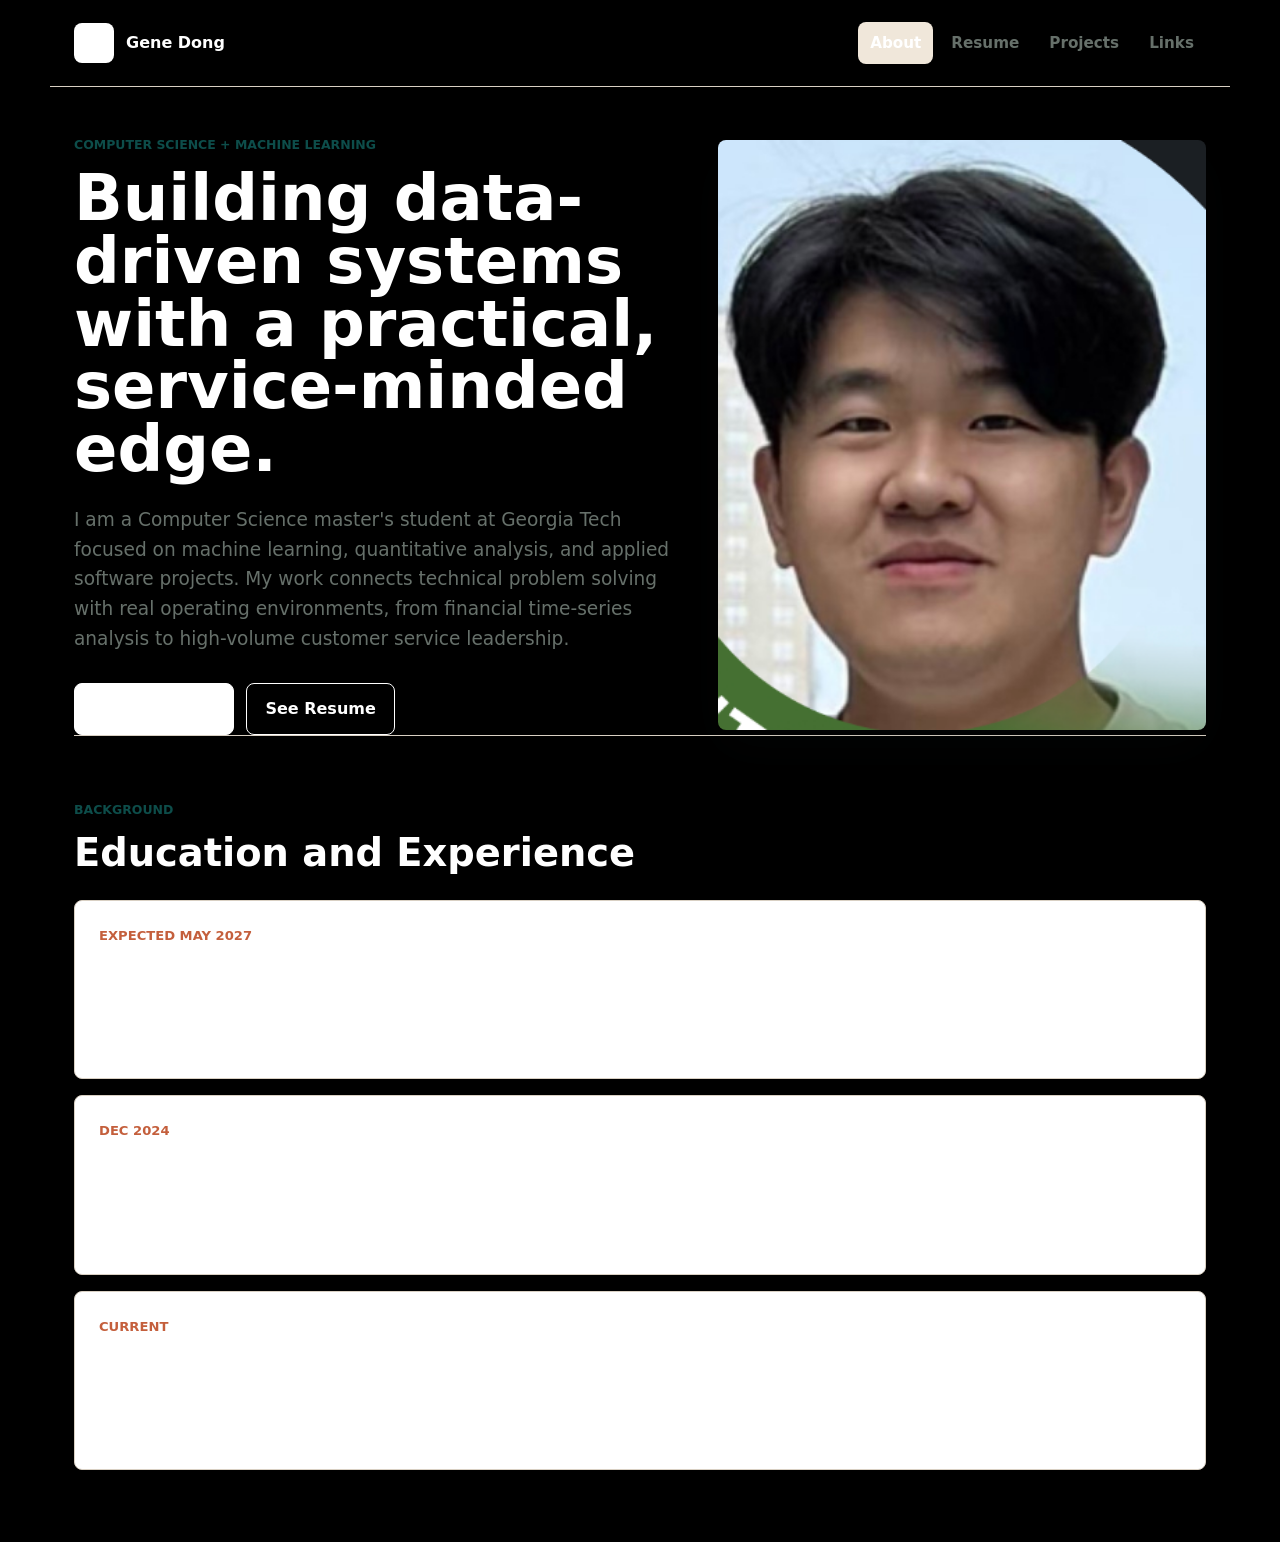
==== commit 5be54088: "Update index.html" ====
--- a/index.html
+++ b/index.html
@@ -33,7 +33,7 @@
           </div>
         </div>
         <figure class="profile-visual" aria-label="Portfolio visual for Gene Dong">
-          <img src="quick.png" alt="headshot">
+          <img src="assets/quick.png" alt="headshot">
         </figure>
       </section>
 
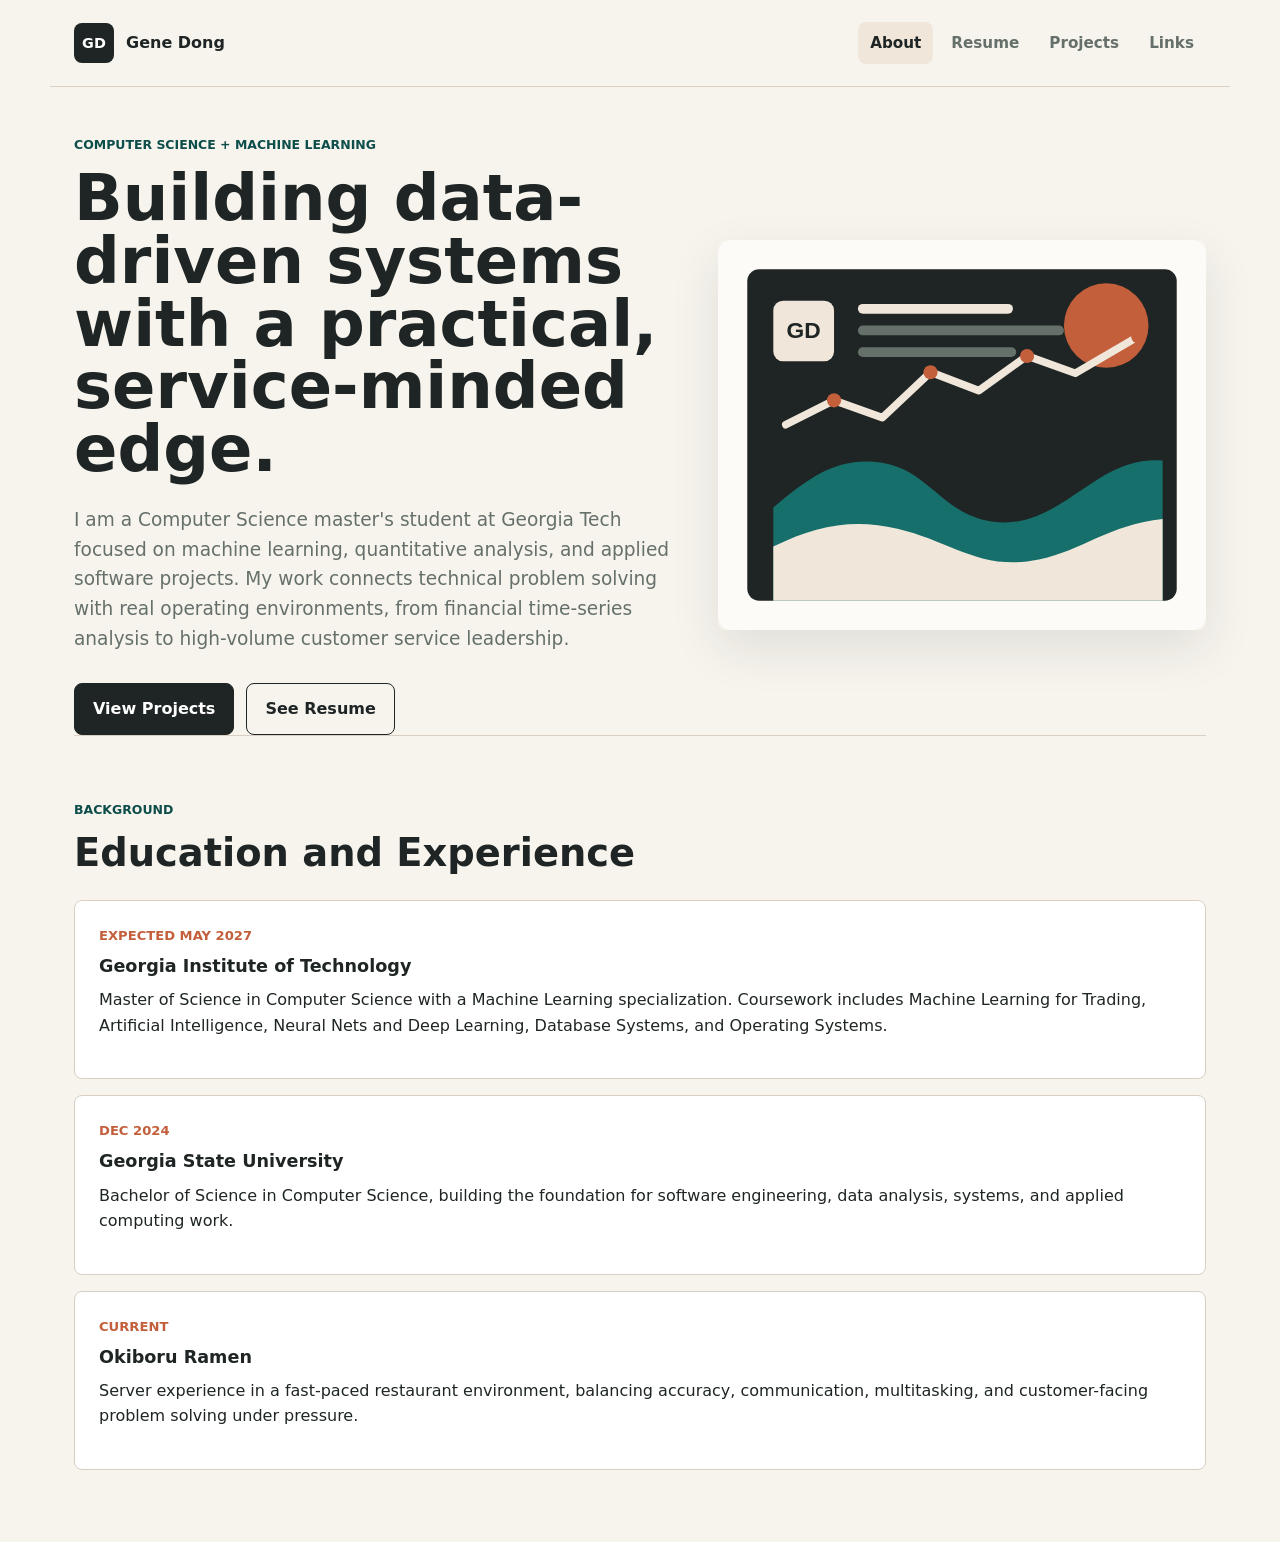
==== commit 2c9d0ede: "Update index.html" ====
--- a/index.html
+++ b/index.html
@@ -33,7 +33,7 @@
           </div>
         </div>
         <figure class="profile-visual" aria-label="Portfolio visual for Gene Dong">
-          <img src="assets/quick.png" alt="headshot">
+          <img src="assets/profile-card.svg" alt="profile">
         </figure>
       </section>
 
--- a/styles.css
+++ b/styles.css
@@ -1,8 +1,8 @@
 :root {
-  --bg: #000000;
+  --bg: #f7f4ee;
   --surface: #ffffff;
   --surface-strong: #f0e7da;
-  --text: #FFFFFF;
+  --text: #1e2524;
   --muted: #66706a;
   --line: #d9d0c3;
   --accent: #176f6b;
@@ -285,7 +285,6 @@
 }
 
 .okiboru-section {
-  position : sticky;
   background: linear-gradient(135deg, rgba(23, 111, 107, 0.08), rgba(196, 95, 60, 0.08));
   border: 1px solid rgba(23, 111, 107, 0.18);
   border-radius: 8px;
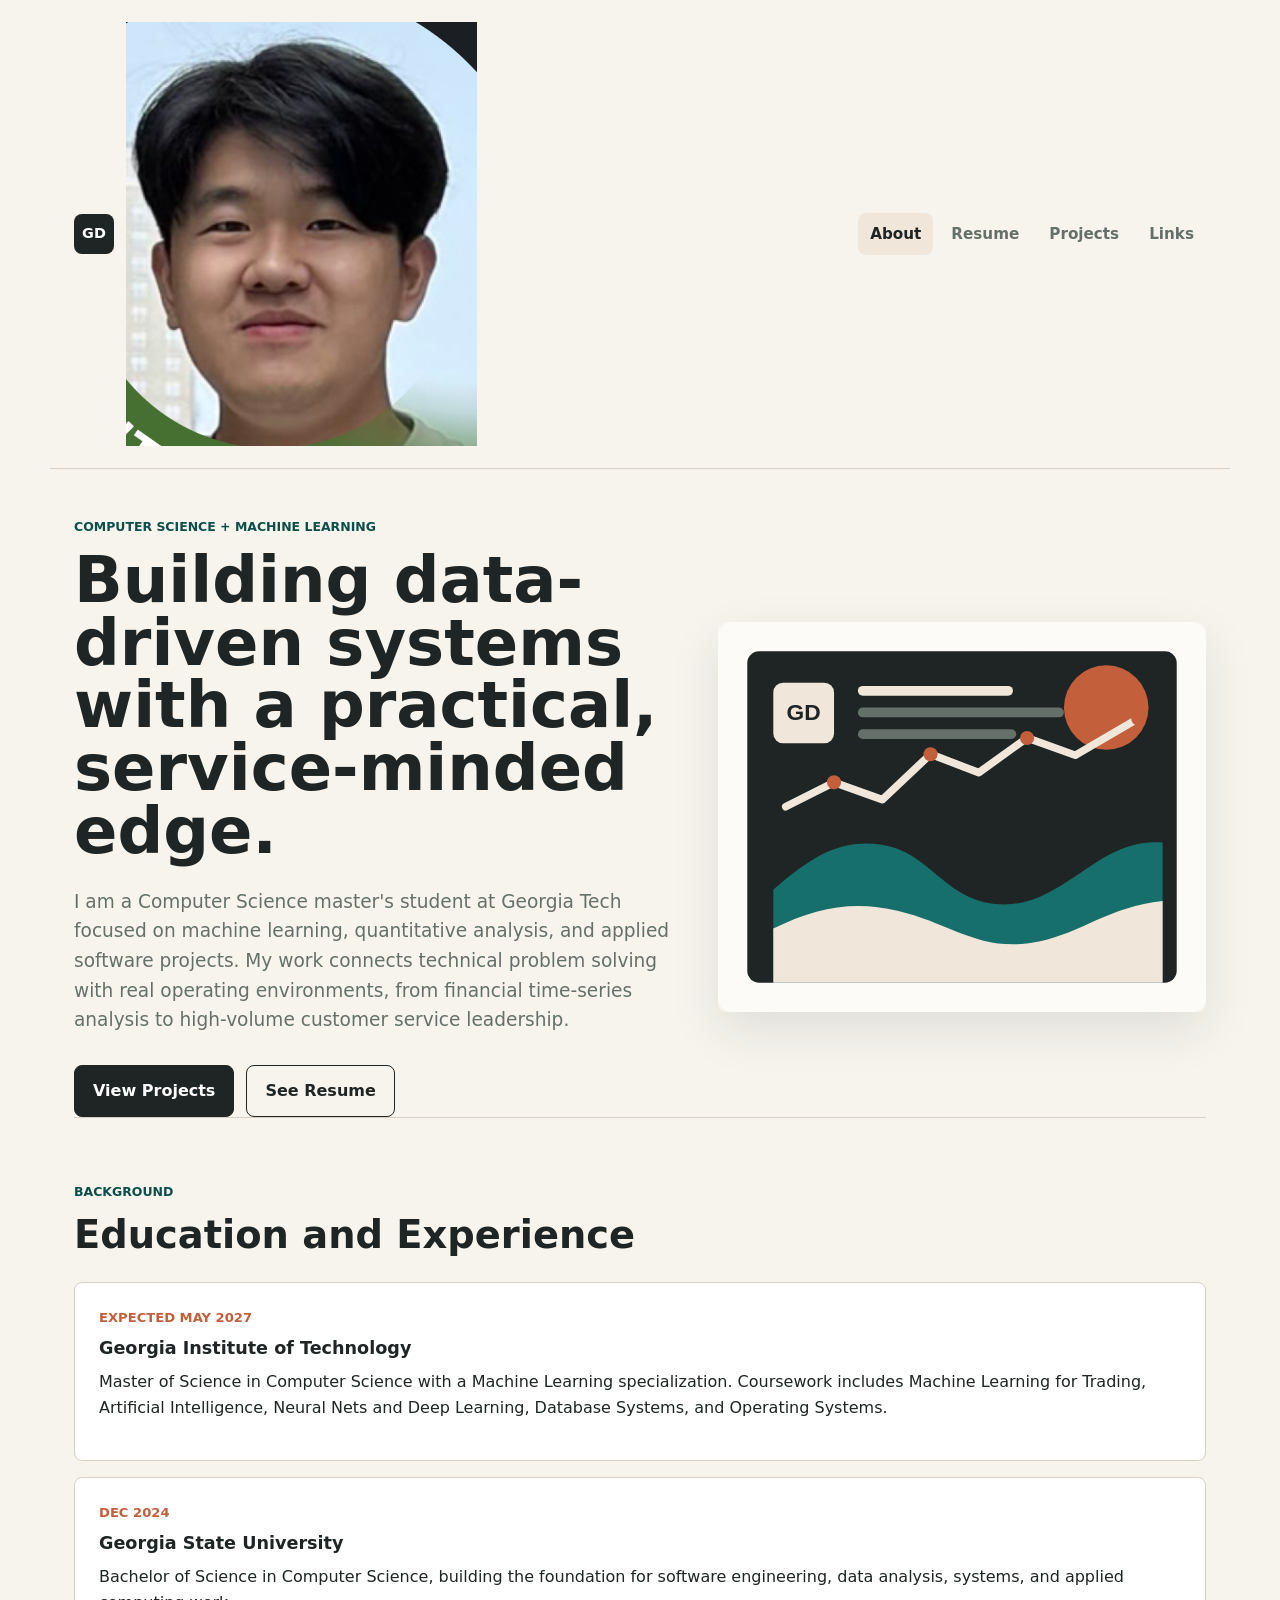
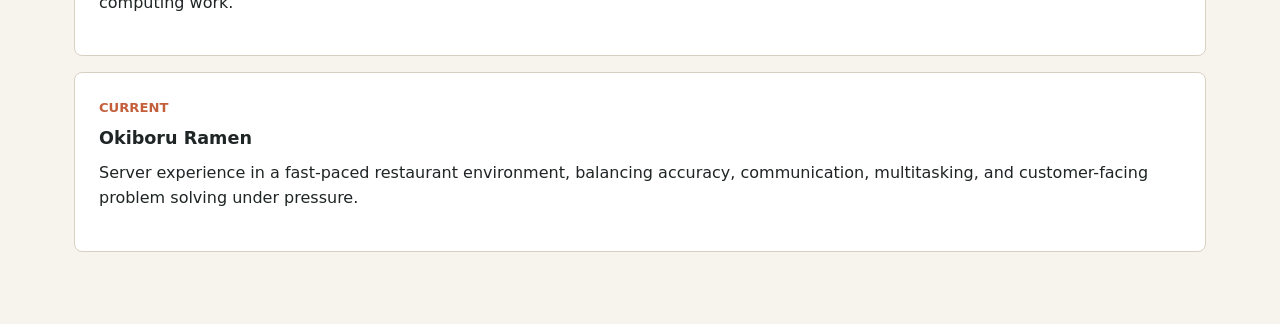
==== commit ade279a4: "Update index.html" ====
--- a/index.html
+++ b/index.html
@@ -11,7 +11,7 @@
     <header class="site-header">
       <a class="brand" href="index.html" aria-label="Gene Dong home">
         <span class="brand-mark">GD</span>
-        <span>Gene Dong</span>
+        <img src = "assets/quick.png" alt = 'headshot'>
       </a>
       <nav class="nav" aria-label="Primary navigation">
         <a class="active" href="index.html">About</a>
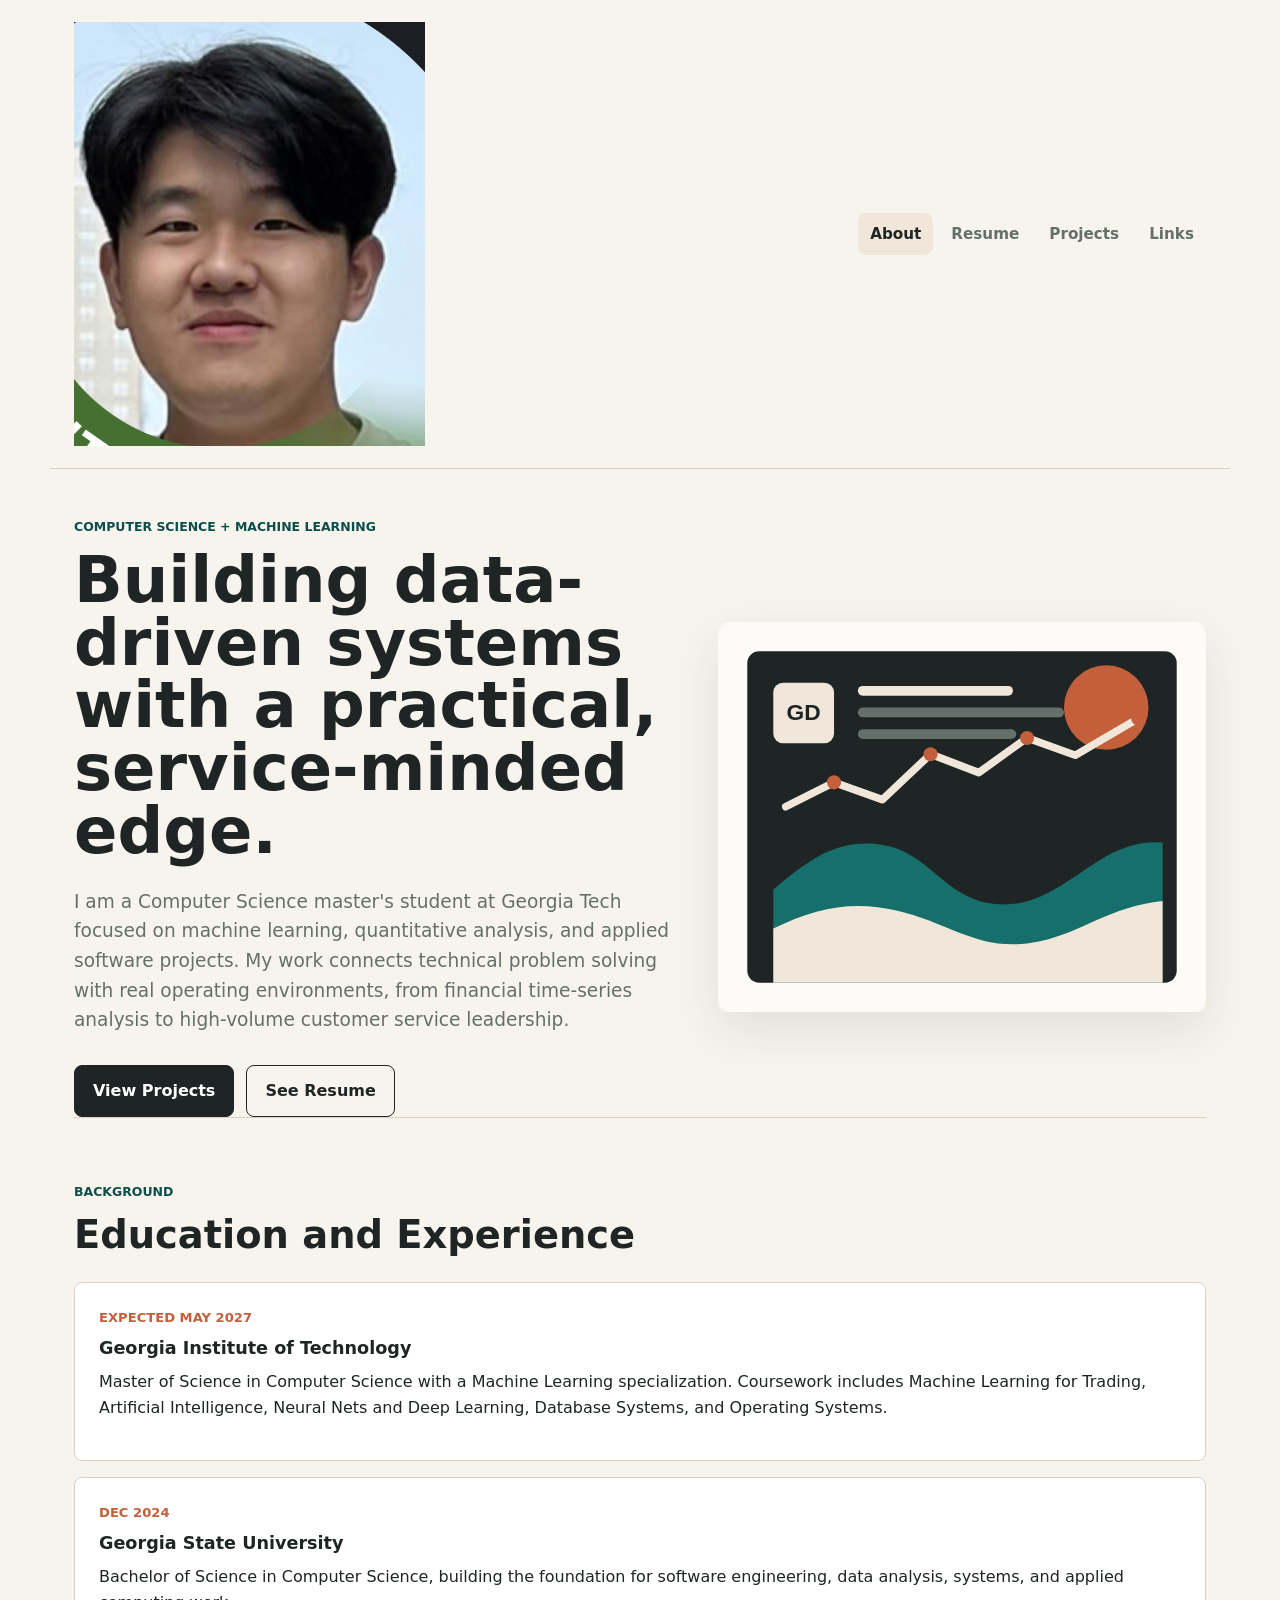
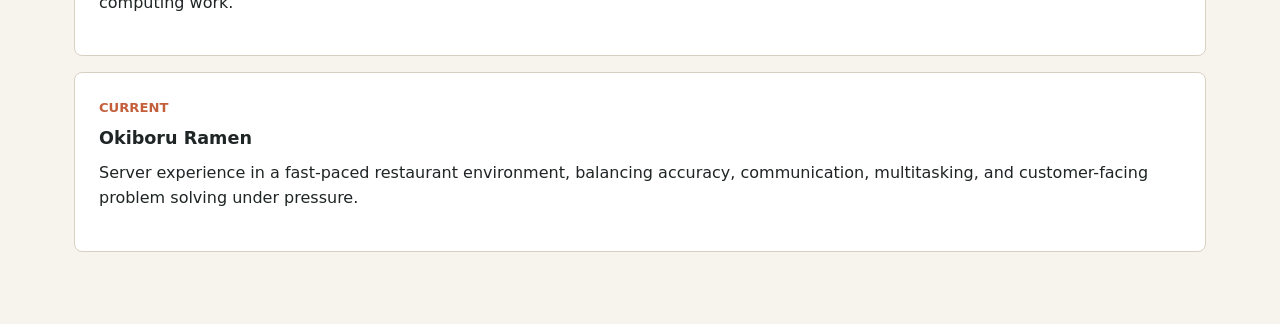
==== commit 75bd773c: "Update index.html" ====
--- a/index.html
+++ b/index.html
@@ -10,7 +10,6 @@
   <body>
     <header class="site-header">
       <a class="brand" href="index.html" aria-label="Gene Dong home">
-        <span class="brand-mark">GD</span>
         <img src = "assets/quick.png" alt = 'headshot'>
       </a>
       <nav class="nav" aria-label="Primary navigation">
--- a/styles.css
+++ b/styles.css
@@ -292,7 +292,7 @@
 }
 
 .project-grid {
-  display: grid;
+  display : round;
   gap: 18px;
 }
 
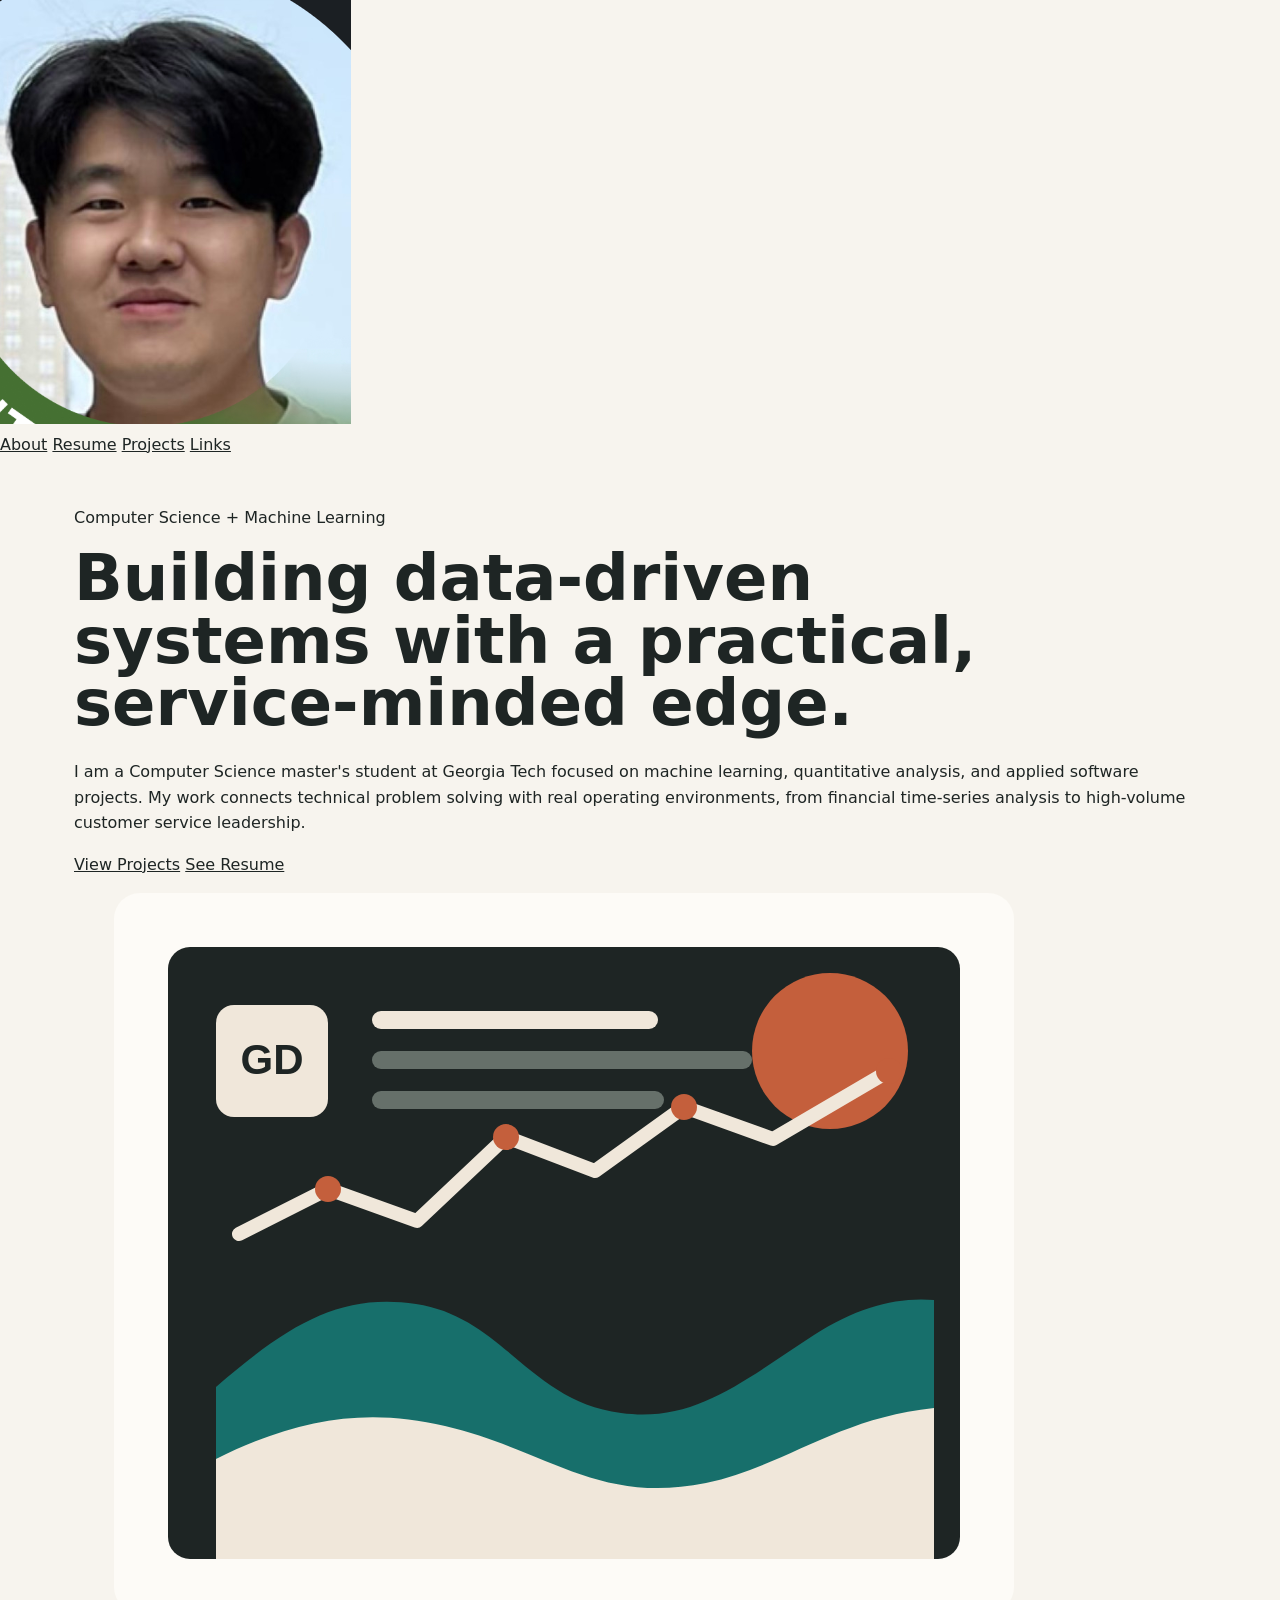
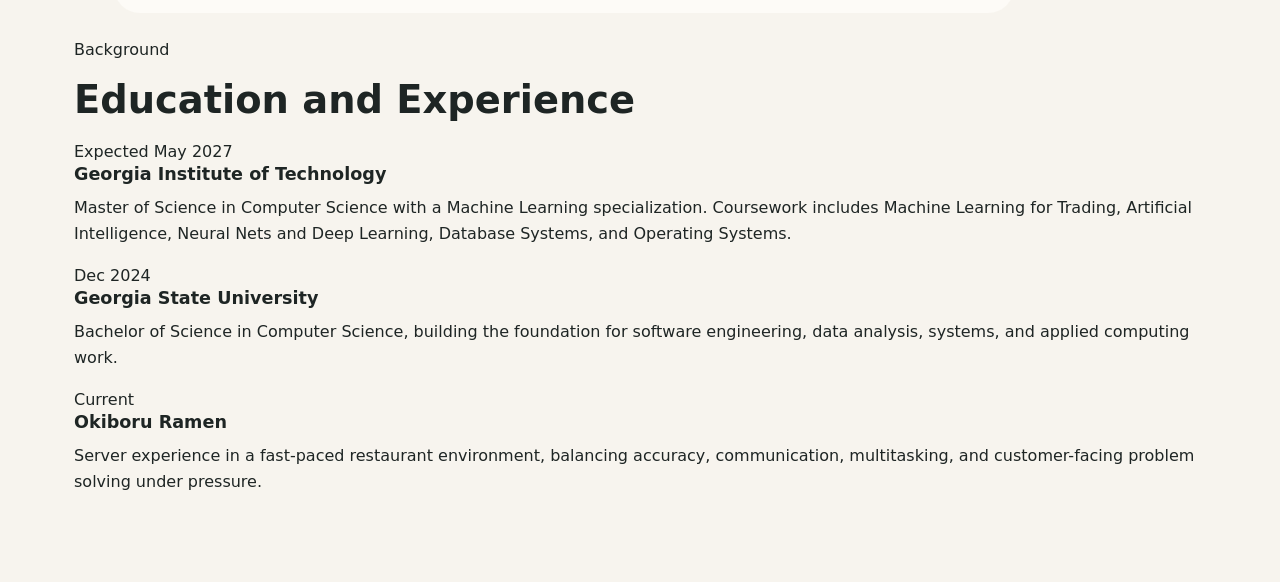
==== commit d752e464: "Update index.html" ====
--- a/index.html
+++ b/index.html
@@ -8,12 +8,12 @@
     <link rel="stylesheet" href="styles.css">
   </head>
   <body>
-    <header class="site-header">
-      <a class="brand" href="index.html" aria-label="Gene Dong home">
-        <img src = "assets/quick.png" alt = 'headshot'>
+    <header className="site-header">
+      <a className="brand" href="index.html" aria-label="Gene Dong home">
+        <img src = "assets/quick.png" alt = 'headshot'/>
       </a>
-      <nav class="nav" aria-label="Primary navigation">
-        <a class="active" href="index.html">About</a>
+      <nav className="nav" aria-label="Primary navigation">
+        <a className="active" href="index.html">About</a>
         <a href="resume.html">Resume</a>
         <a href="projects.html">Projects</a>
         <a href="contact.html">Links</a>
@@ -21,39 +21,39 @@
     </header>
 
     <main>
-      <section class="hero about-hero">
-        <div class="hero-copy">
-          <p class="eyebrow">Computer Science + Machine Learning</p>
+      <section className="hero about-hero">
+        <div className="hero-copy">
+          <p className="eyebrow">Computer Science + Machine Learning</p>
           <h1>Building data-driven systems with a practical, service-minded edge.</h1>
-          <p class="lead">I am a Computer Science master's student at Georgia Tech focused on machine learning, quantitative analysis, and applied software projects. My work connects technical problem solving with real operating environments, from financial time-series analysis to high-volume customer service leadership.</p>
-          <div class="hero-actions">
-            <a class="button primary" href="projects.html">View Projects</a>
-            <a class="button secondary" href="resume.html">See Resume</a>
+          <p className="lead">I am a Computer Science master's student at Georgia Tech focused on machine learning, quantitative analysis, and applied software projects. My work connects technical problem solving with real operating environments, from financial time-series analysis to high-volume customer service leadership.</p>
+          <div className="hero-actions">
+            <a className="button primary" href="projects.html">View Projects</a>
+            <a className="button secondary" href="resume.html">See Resume</a>
           </div>
         </div>
-        <figure class="profile-visual" aria-label="Portfolio visual for Gene Dong">
-          <img src="assets/profile-card.svg" alt="profile">
+        <figure className="profile-visual" aria-label="Portfolio visual for Gene Dong">
+          <img src="assets/profile-card.svg" alt="profile"/>
         </figure>
       </section>
 
-      <section class="section">
-        <div class="section-heading">
-          <p class="eyebrow">Background</p>
+      <section className="section">
+        <div className="section-heading">
+          <p className="eyebrow">Background</p>
           <h2>Education and Experience</h2>
         </div>
-        <div class="timeline">
-          <article class="timeline-item">
-            <span class="timeline-date">Expected May 2027</span>
+        <div className="timeline">
+          <article className="timeline-item">
+            <span className="timeline-date">Expected May 2027</span>
             <h3>Georgia Institute of Technology</h3>
             <p>Master of Science in Computer Science with a Machine Learning specialization. Coursework includes Machine Learning for Trading, Artificial Intelligence, Neural Nets and Deep Learning, Database Systems, and Operating Systems.</p>
           </article>
-          <article class="timeline-item">
-            <span class="timeline-date">Dec 2024</span>
+          <article className="timeline-item">
+            <span className="timeline-date">Dec 2024</span>
             <h3>Georgia State University</h3>
             <p>Bachelor of Science in Computer Science, building the foundation for software engineering, data analysis, systems, and applied computing work.</p>
           </article>
-          <article class="timeline-item">
-            <span class="timeline-date">Current</span>
+          <article className="timeline-item">
+            <span className="timeline-date">Current</span>
             <h3>Okiboru Ramen</h3>
             <p>Server experience in a fast-paced restaurant environment, balancing accuracy, communication, multitasking, and customer-facing problem solving under pressure.</p>
           </article>
--- a/styles.css
+++ b/styles.css
@@ -30,31 +30,54 @@
 .site-header {
   align-items: center;
   border-bottom: 1px solid var(--line);
+  
   display: flex;
   justify-content: space-between;
   margin: 0 auto;
-  max-width: 1180px;
+
   padding: 22px 24px;
 }
 
 .brand {
   align-items: center;
-  display: inline-flex;
+  display: flex;
   font-weight: 800;
-  gap: 12px;
+  gap: 10px;
   text-decoration: none;
 }
 
 .brand-mark {
   align-items: center;
   background: var(--text);
-  border-radius: 8px;
+  border-radius: 50%;
   color: white;
   display: inline-flex;
   font-size: 0.9rem;
+  height: 25px;
+  justify-content: center;
+  width: 25px;
+}
+.brand-mark img {
+  width: 100%;
+  height: 100%;
+  object-fit: cover; 
+}
+.brand-mark {
+  width: 40px;
   height: 40px;
+  border-radius: 50%;
+  
+  overflow: hidden;
+  
+  display: flex;
   justify-content: center;
-  width: 40px;
+  align-items: center;
+}
+
+.brand-mark img {
+  width: 100%;
+  height: 100%;
+  object-fit: cover;
 }
 
 .nav {
@@ -209,6 +232,13 @@
 
 .timeline-item {
   padding: 24px;
+  transition: all 0.2s ease; 
+}
+.timeline-item:hover {
+  background: var(--surface-strong); 
+  border-color: var(--accent);       
+  cursor: pointer;                  
+  transform: translateY(-2px);       
 }
 
 .timeline-date,
@@ -222,6 +252,24 @@
   text-transform: uppercase;
 }
 
+.project-card {
+  display: grid;
+  gap: 24px;
+  grid-template-columns: 220px 1fr;
+  overflow: hidden;
+  padding: 18px;
+  background: var(--surface);
+  border: 1px solid var(--line);
+  border-radius: 8px;
+  transition: all 0.2s ease;
+}
+
+.project-card:hover {
+  background: var(--surface-strong);
+  border-color: var(--accent);
+  cursor: pointer;
+  transform: translateY(-4px);
+}
 .page-intro {
   margin-bottom: 42px;
 }
@@ -256,6 +304,25 @@
   padding: 8px 10px;
 }
 
+.tag-list li {
+  background: var(--surface-strong);
+  border-radius: 8px;
+  font-size: 0.9rem;
+  font-weight: 800;
+  padding: 8px 10px;
+  
+
+  cursor: pointer;
+  transition: all 0.2s ease;
+  border: 1px solid transparent; 
+}
+
+.tag-list li:hover {
+  background: var(--surface);       
+  border: 1px solid var(--accent);  
+  color: var(--accent-dark);        
+  transform: translateY(-2px);     
+}
 .resume-main {
   display: grid;
   gap: 32px;
@@ -292,7 +359,7 @@
 }
 
 .project-grid {
-  display : round;
+  display : grid;
   gap: 18px;
 }
 
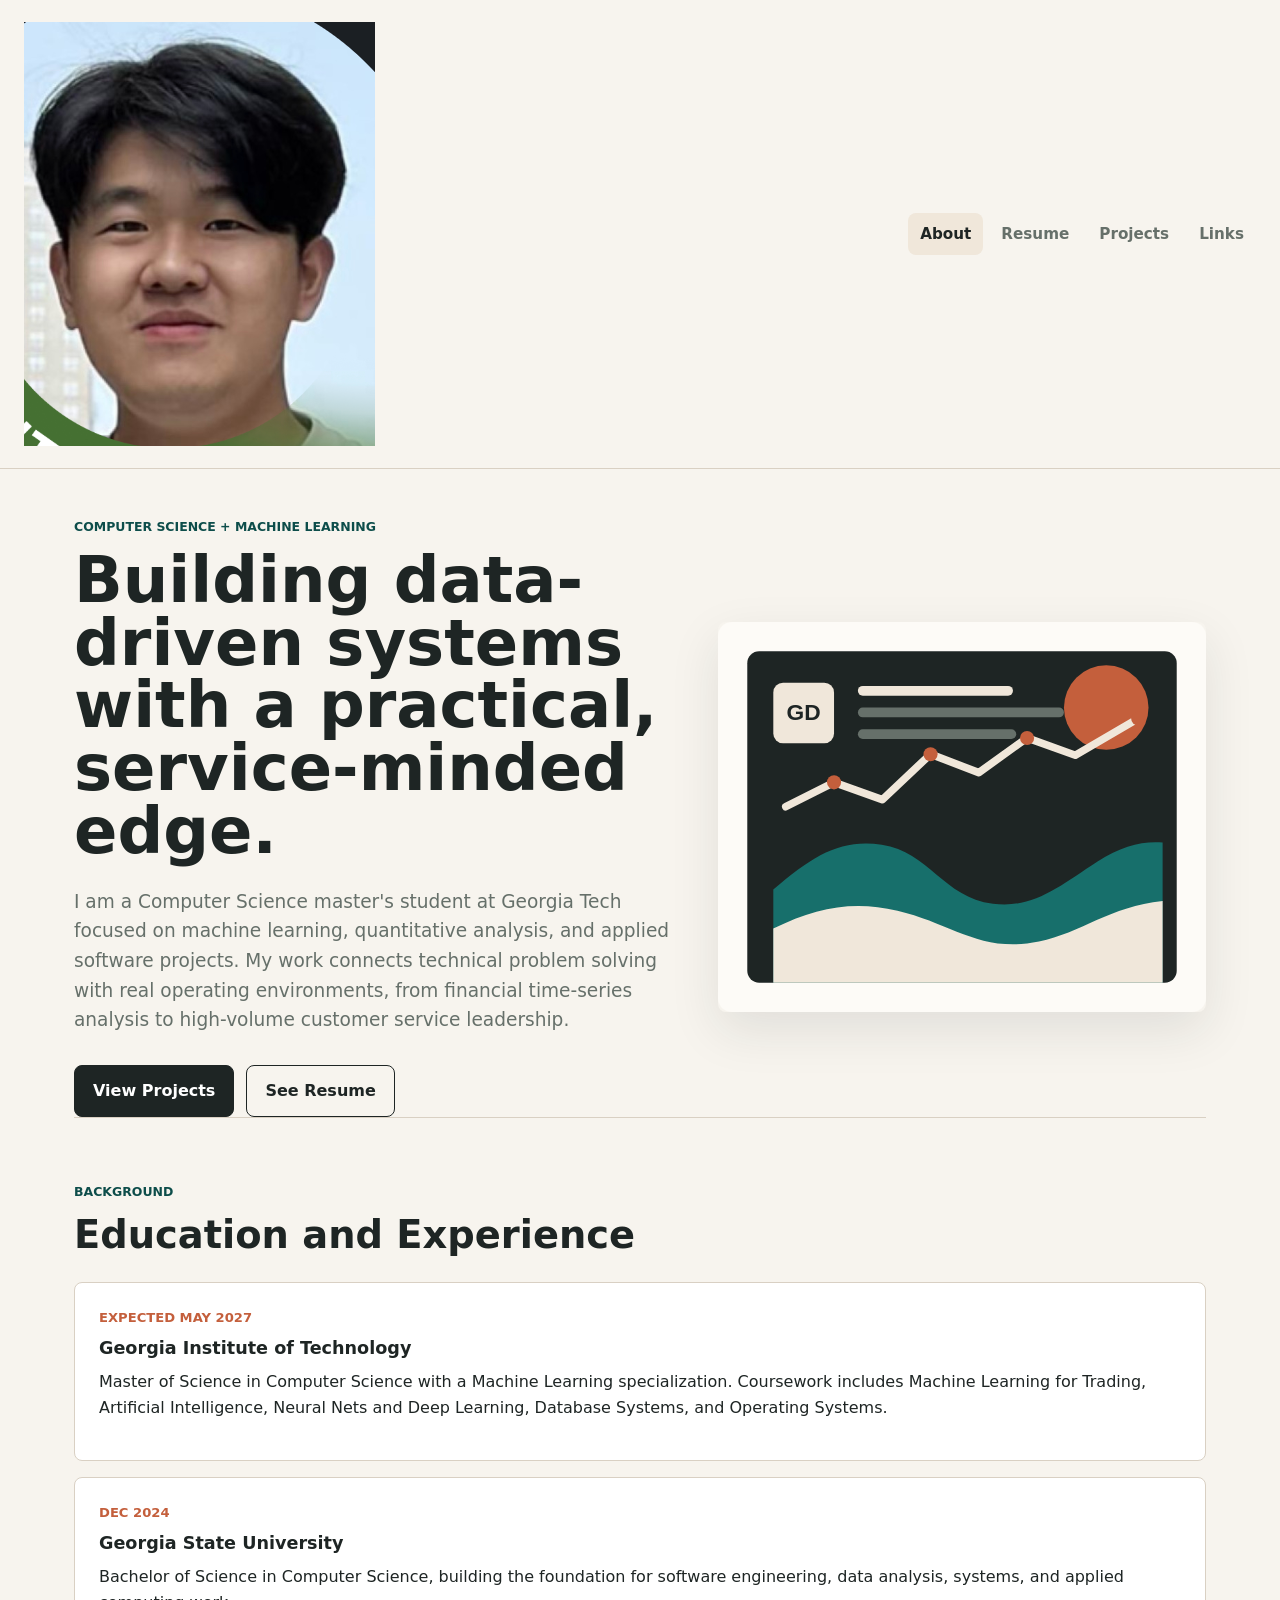
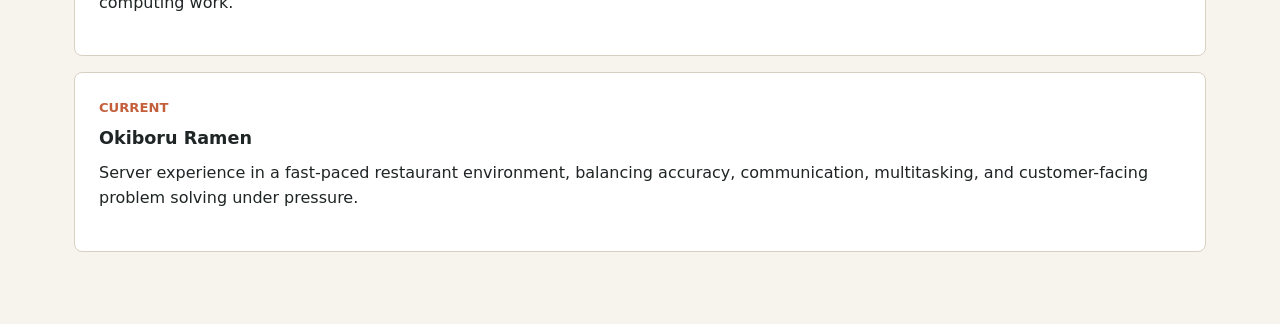
==== commit f352211b: "Update index.html" ====
--- a/index.html
+++ b/index.html
@@ -8,12 +8,12 @@
     <link rel="stylesheet" href="styles.css">
   </head>
   <body>
-    <header className="site-header">
-      <a className="brand" href="index.html" aria-label="Gene Dong home">
+    <header class="site-header">
+      <a class="brand" href="index.html" aria-label="Gene Dong home">
         <img src = "assets/quick.png" alt = 'headshot'/>
       </a>
-      <nav className="nav" aria-label="Primary navigation">
-        <a className="active" href="index.html">About</a>
+      <nav class="nav" aria-label="Primary navigation">
+        <a class="active" href="index.html">About</a>
         <a href="resume.html">Resume</a>
         <a href="projects.html">Projects</a>
         <a href="contact.html">Links</a>
@@ -21,39 +21,39 @@
     </header>
 
     <main>
-      <section className="hero about-hero">
-        <div className="hero-copy">
-          <p className="eyebrow">Computer Science + Machine Learning</p>
+      <section class="hero about-hero">
+        <div class="hero-copy">
+          <p class="eyebrow">Computer Science + Machine Learning</p>
           <h1>Building data-driven systems with a practical, service-minded edge.</h1>
-          <p className="lead">I am a Computer Science master's student at Georgia Tech focused on machine learning, quantitative analysis, and applied software projects. My work connects technical problem solving with real operating environments, from financial time-series analysis to high-volume customer service leadership.</p>
-          <div className="hero-actions">
-            <a className="button primary" href="projects.html">View Projects</a>
-            <a className="button secondary" href="resume.html">See Resume</a>
+          <p class="lead">I am a Computer Science master's student at Georgia Tech focused on machine learning, quantitative analysis, and applied software projects. My work connects technical problem solving with real operating environments, from financial time-series analysis to high-volume customer service leadership.</p>
+          <div class="hero-actions">
+            <a class="button primary" href="projects.html">View Projects</a>
+            <a class="button secondary" href="resume.html">See Resume</a>
           </div>
         </div>
-        <figure className="profile-visual" aria-label="Portfolio visual for Gene Dong">
+        <figure class="profile-visual" aria-label="Portfolio visual for Gene Dong">
           <img src="assets/profile-card.svg" alt="profile"/>
         </figure>
       </section>
 
-      <section className="section">
-        <div className="section-heading">
-          <p className="eyebrow">Background</p>
+      <section class="section">
+        <div class="section-heading">
+          <p class="eyebrow">Background</p>
           <h2>Education and Experience</h2>
         </div>
-        <div className="timeline">
-          <article className="timeline-item">
-            <span className="timeline-date">Expected May 2027</span>
+        <div class="timeline">
+          <article class="timeline-item">
+            <span class="timeline-date">Expected May 2027</span>
             <h3>Georgia Institute of Technology</h3>
             <p>Master of Science in Computer Science with a Machine Learning specialization. Coursework includes Machine Learning for Trading, Artificial Intelligence, Neural Nets and Deep Learning, Database Systems, and Operating Systems.</p>
           </article>
-          <article className="timeline-item">
-            <span className="timeline-date">Dec 2024</span>
+          <article class="timeline-item">
+            <span class="timeline-date">Dec 2024</span>
             <h3>Georgia State University</h3>
             <p>Bachelor of Science in Computer Science, building the foundation for software engineering, data analysis, systems, and applied computing work.</p>
           </article>
-          <article className="timeline-item">
-            <span className="timeline-date">Current</span>
+          <article class="timeline-item">
+            <span class="timeline-date">Current</span>
             <h3>Okiboru Ramen</h3>
             <p>Server experience in a fast-paced restaurant environment, balancing accuracy, communication, multitasking, and customer-facing problem solving under pressure.</p>
           </article>
